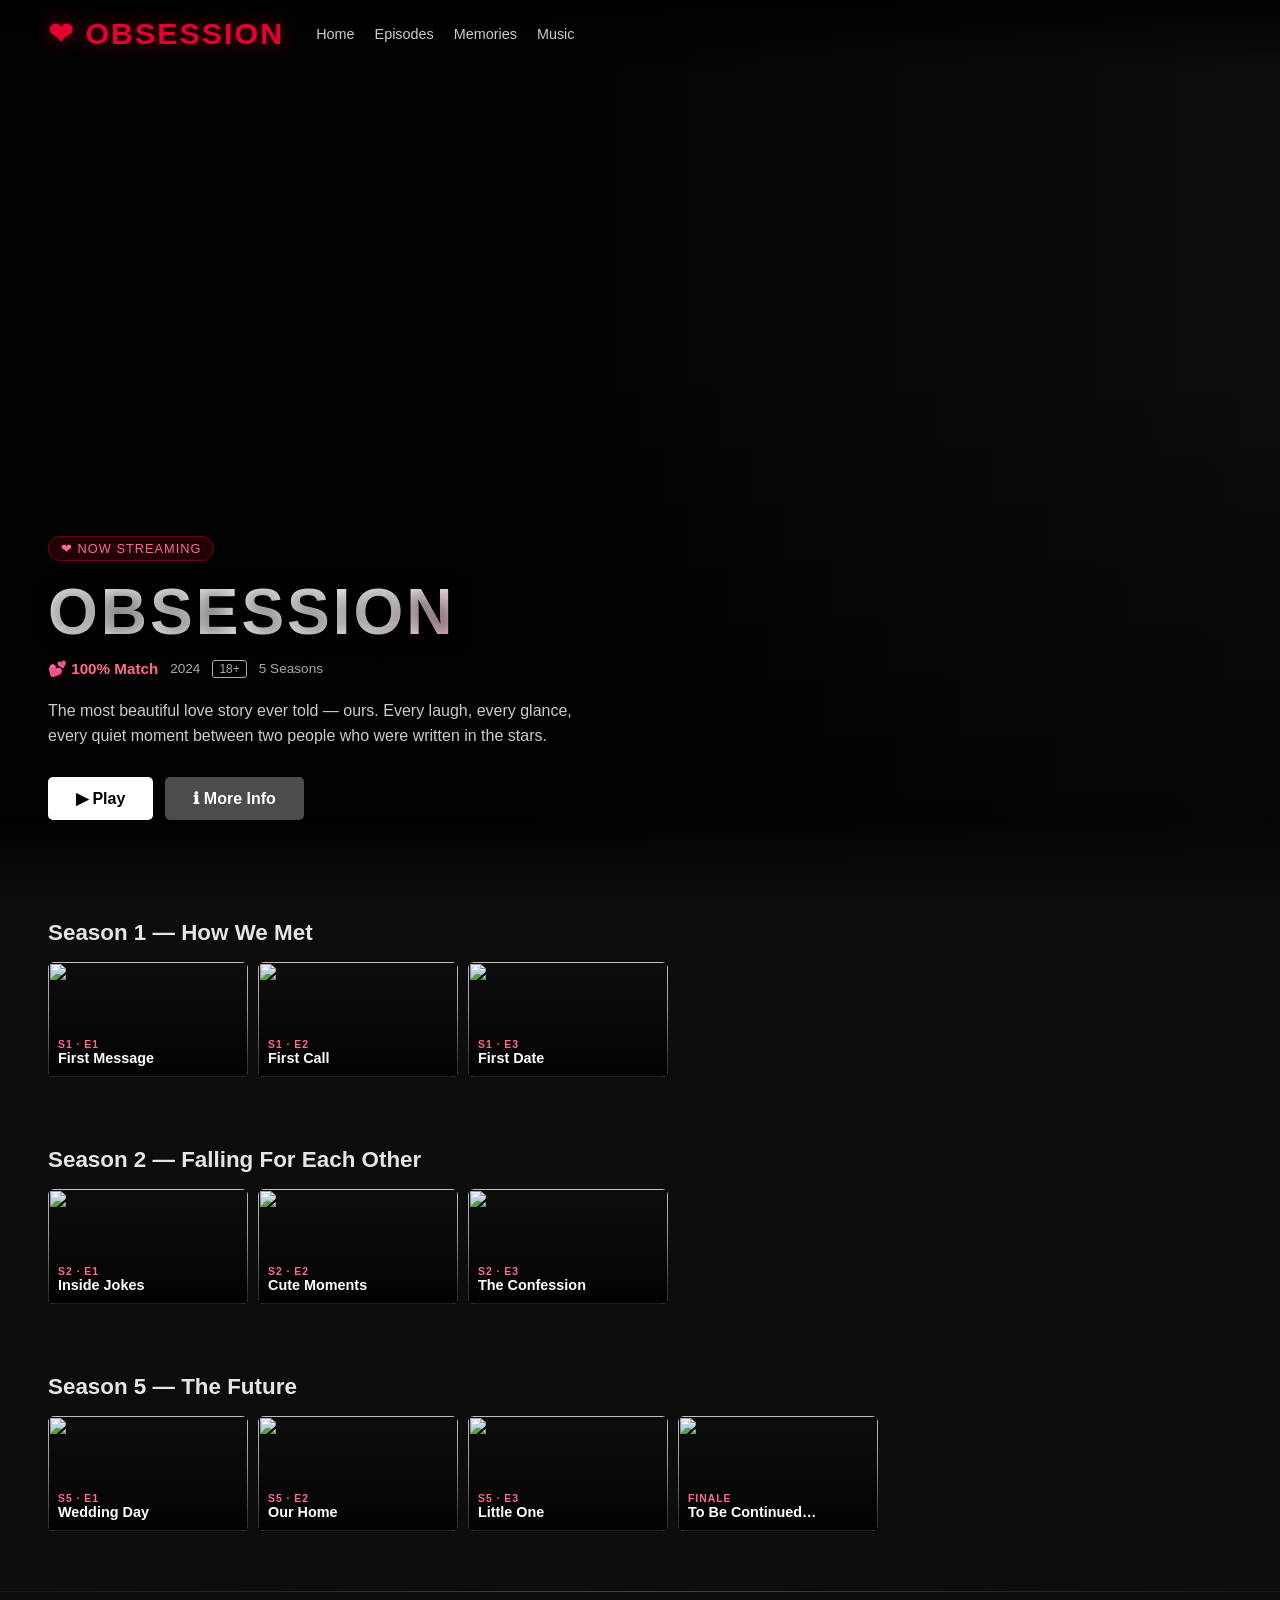
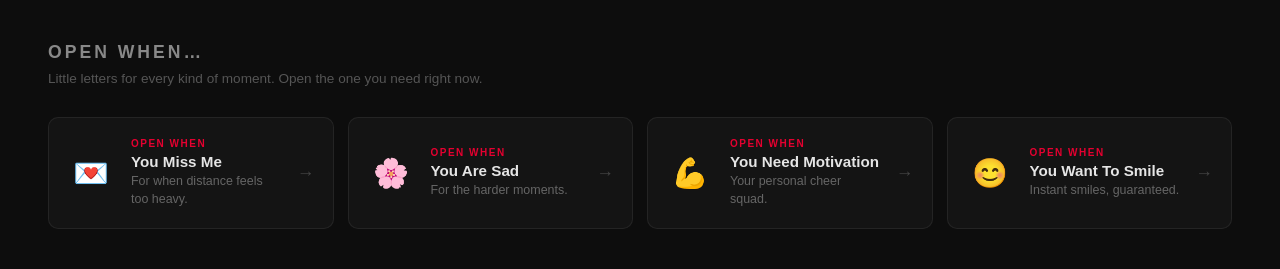
==== index.html @ 9643bedf "Add files via upload" ====
<!DOCTYPE html>
<html lang="en">
<head>
<meta charset="UTF-8">
<meta name="viewport" content="width=device-width, initial-scale=1.0">
<title>Our Story ❤️</title>
<link rel="stylesheet" href="style.css">
</head>
<body>

<!-- ── Birthday surprise overlay (modular, date-gated) ── -->
<script src="birthday.js"></script>

<!-- Floating hearts background -->
<div class="hearts-bg" id="heartsCanvas"></div>

<!-- Navbar -->
<header class="navbar">
  <div class="logo">❤ OBSESSION</div>
  <nav>
    <a href="#" onclick="window.scrollTo({top:0,behavior:'smooth'});return false;">Home</a>
    <a href="#episodes" onclick="smoothScroll('episodes');return false;">Episodes</a>
    <a href="#open-when" onclick="smoothScroll('open-when');return false;">Memories</a>
    <a href="music.html">Music</a>
  </nav>
  <div class="nav-right"></div>
</header>

<!-- Hero Banner -->
<section class="hero">
  <div class="hero-content">
    <div class="hero-badge">❤ NOW STREAMING</div>
    <h1>OBSESSION</h1>
    <div class="hero-meta">
      <span class="match">💕 100% Match</span>
      <span>2024</span>
      <span class="rating">18+</span>
      <span>5 Seasons</span>
    </div>
    <p>The most beautiful love story ever told — ours. Every laugh, every glance, every quiet moment between two people who were written in the stars.</p>
    <div class="hero-buttons">
      <button class="btn btn-play" onclick="showEpisode('Our Story Begins','Once upon a time, two hearts found each other in this big world. And nothing was ever the same again. ❤️')">▶ Play</button>
      <button class="btn btn-info" onclick="showEpisode('About Our Story','This is a limited series about the greatest love story ever told — yours and mine. Every episode is a memory, every season a chapter of us.')">ℹ More Info</button>
    </div>
  </div>
</section>
<div class="hero-fade"></div>

<!-- ═══════════════════════ EPISODES ═══════════════════════ -->
<section class="section" id="episodes">
  <h2>Season 1 — How We Met</h2>
  <div class="cards">
    <div class="card" onclick="showEpisode('First Message','This is where it all began. A single message that changed everything. You probably had no idea what you were starting. ❤️')">
      <img class="card-bg" src="https://images.unsplash.com/photo-1506748686214-e9df14d4d9d0?w=300&q=60" alt="">
      <div class="card-overlay">
        <span class="card-ep">S1 · E1</span>
        <span class="card-title">First Message</span>
      </div>
      <div class="card-hover-info">
        <button class="play-btn">▶</button>
        <p>The first hello that started everything.</p>
      </div>
    </div>
    <div class="card" onclick="showEpisode('First Call','The first long conversation that went way past midnight. Neither of you wanted to hang up.')">
      <img class="card-bg" src="https://images.unsplash.com/photo-1529156069898-49953e39b3ac?w=300&q=60" alt="">
      <div class="card-overlay">
        <span class="card-ep">S1 · E2</span>
        <span class="card-title">First Call</span>
      </div>
      <div class="card-hover-info">
        <button class="play-btn">▶</button>
        <p>Hours felt like minutes.</p>
      </div>
    </div>
    <div class="card" onclick="showEpisode('First Date','A day worth replaying forever. Every detail was perfect, even the nervous parts. 🌹')">
      <img class="card-bg" src="https://images.unsplash.com/photo-1522673607200-164d1b6ce486?w=300&q=60" alt="">
      <div class="card-overlay">
        <span class="card-ep">S1 · E3</span>
        <span class="card-title">First Date</span>
      </div>
      <div class="card-hover-info">
        <button class="play-btn">▶</button>
        <p>Butterflies and smiles all around.</p>
      </div>
    </div>
  </div>
</section>

<section class="section">
  <h2>Season 2 — Falling For Each Other</h2>
  <div class="cards">
    <div class="card" onclick="showEpisode('Inside Jokes','The jokes nobody else understands. The ones that make you both burst out laughing at the wrong moment. 😄')">
      <img class="card-bg" src="https://images.unsplash.com/photo-1474552226712-ac0f0961a954?w=300&q=60" alt="">
      <div class="card-overlay">
        <span class="card-ep">S2 · E1</span>
        <span class="card-title">Inside Jokes</span>
      </div>
      <div class="card-hover-info">
        <button class="play-btn">▶</button>
        <p>Your own private language.</p>
      </div>
    </div>
    <div class="card" onclick="showEpisode('Cute Moments','Tiny moments that felt huge. A look, a touch, a smile that said everything without a single word. 💕')">
      <img class="card-bg" src="https://images.unsplash.com/photo-1518199266791-5375a83190b7?w=300&q=60" alt="">
      <div class="card-overlay">
        <span class="card-ep">S2 · E2</span>
        <span class="card-title">Cute Moments</span>
      </div>
      <div class="card-hover-info">
        <button class="play-btn">▶</button>
        <p>Small details, big memories.</p>
      </div>
    </div>
    <div class="card" onclick="showEpisode('The Confession','The moment everything became real. Hearts racing, hands trembling, three words that changed the world. ❤️')">
      <img class="card-bg" src="https://images.unsplash.com/photo-1519671482749-fd09be7ccebf?w=300&q=60" alt="">
      <div class="card-overlay">
        <span class="card-ep">S2 · E3</span>
        <span class="card-title">The Confession</span>
      </div>
      <div class="card-hover-info">
        <button class="play-btn">▶</button>
        <p>I love you. There, I said it.</p>
      </div>
    </div>
  </div>
</section>

<section class="section">
  <h2>Season 5 — The Future</h2>
  <div class="cards">
    <div class="card" onclick="showEpisode('Wedding Day','One day this becomes real. The best day of our lives, surrounded by everyone we love. 💍')">
      <img class="card-bg" src="https://images.unsplash.com/photo-1519225421980-715cb0215aed?w=300&q=60" alt="">
      <div class="card-overlay">
        <span class="card-ep">S5 · E1</span>
        <span class="card-title">Wedding Day</span>
      </div>
      <div class="card-hover-info">
        <button class="play-btn">▶</button>
        <p>I do. Now and forever.</p>
      </div>
    </div>
    <div class="card" onclick="showEpisode('Our Home','A cozy place filled with warmth, love, and the soft glow of a life built together. 🏠')">
      <img class="card-bg" src="https://images.unsplash.com/photo-1484101403633-562f891dc89a?w=300&q=60" alt="">
      <div class="card-overlay">
        <span class="card-ep">S5 · E2</span>
        <span class="card-title">Our Home</span>
      </div>
      <div class="card-hover-info">
        <button class="play-btn">▶</button>
        <p>Where love lives.</p>
      </div>
    </div>
    <div class="card" onclick="showEpisode('Future Kid','The funniest, most chaotic, most wonderful family member yet to arrive. 👶')">
      <img class="card-bg" src="https://images.unsplash.com/photo-1491013516836-7db643ee125a?w=300&q=60" alt="">
      <div class="card-overlay">
        <span class="card-ep">S5 · E3</span>
        <span class="card-title">Little One</span>
      </div>
      <div class="card-hover-info">
        <button class="play-btn">▶</button>
        <p>The newest chapter.</p>
      </div>
    </div>
    <div class="card" onclick="showEpisode('To Be Continued...','Our story never really ends. Every day is a new episode, and I cannot wait to live them all with you. ❤️')">
      <img class="card-bg" src="https://images.unsplash.com/photo-1516589178581-6cd7833ae3b2?w=300&q=60" alt="">
      <div class="card-overlay">
        <span class="card-ep">FINALE</span>
        <span class="card-title">To Be Continued…</span>
      </div>
      <div class="card-hover-info">
        <button class="play-btn">▶</button>
        <p>The story never ends.</p>
      </div>
    </div>
  </div>
</section>

<!-- ═══════════════════════ OPEN WHEN ═══════════════════════ -->
<section class="section open-when-section" id="open-when">
  <div class="open-when-header">
    <h2>Open When…</h2>
    <p class="open-when-sub">Little letters for every kind of moment. Open the one you need right now.</p>
  </div>
  <div class="letter-grid">
    <div class="letter-card" onclick="showMessage('When You Miss Me','No matter how far apart we are, close your eyes and know that I am thinking of you. You are never truly alone. ❤️')">
      <div class="letter-icon">💌</div>
      <div class="letter-body">
        <span class="letter-tag">OPEN WHEN</span>
        <h3>You Miss Me</h3>
        <p>For when distance feels too heavy.</p>
      </div>
      <div class="letter-arrow">→</div>
    </div>
    <div class="letter-card" onclick="showMessage('When You Are Sad','You have survived every single difficult day so far. Your strength is real, your heart is brave. I believe in you completely. 🌸')">
      <div class="letter-icon">🌸</div>
      <div class="letter-body">
        <span class="letter-tag">OPEN WHEN</span>
        <h3>You Are Sad</h3>
        <p>For the harder moments.</p>
      </div>
      <div class="letter-arrow">→</div>
    </div>
    <div class="letter-card" onclick="showMessage('When You Need Motivation','You are more capable than you know. The world is better with you in it giving your everything. Go get it. 💪')">
      <div class="letter-icon">💪</div>
      <div class="letter-body">
        <span class="letter-tag">OPEN WHEN</span>
        <h3>You Need Motivation</h3>
        <p>Your personal cheer squad.</p>
      </div>
      <div class="letter-arrow">→</div>
    </div>
    <div class="letter-card" onclick="showMessage('When You Want To Smile','Remember that one thing you did that was so embarrassing you still cringe? Yeah. I love that about you. 😂❤️')">
      <div class="letter-icon">😊</div>
      <div class="letter-body">
        <span class="letter-tag">OPEN WHEN</span>
        <h3>You Want To Smile</h3>
        <p>Instant smiles, guaranteed.</p>
      </div>
      <div class="letter-arrow">→</div>
    </div>
  </div>
</section>

<!-- Modal -->
<div id="modal" class="modal" onclick="closeModalOutside(event)">
  <div class="modal-content">
    <div class="modal-header">
      <div class="episode-tag">❤ OUR STORY</div>
      <button class="close" onclick="closeModal()">✕</button>
      <h2 id="title"></h2>
    </div>
    <div class="modal-body">
      <p id="content"></p>
    </div>
    <div class="modal-footer">
      <button class="btn-sm btn-watch" onclick="closeModal()">▶ Watch Now</button>
      <button class="btn-sm btn-list" onclick="closeModal()">+ My List</button>
    </div>
  </div>
</div>

<script src="script.js"></script>
</body>
</html>
---- style.css ----
* { margin: 0; padding: 0; box-sizing: border-box; }

html {
  scroll-padding-top: 80px; /* offset fixed navbar for all anchor scrolls */
}

body {
  font-family: 'Segoe UI', Arial, sans-serif;
  background: #0d0d0d;
  color: #e5e5e5;
  overflow-x: hidden;
}

/* ── Navbar ── */
.navbar {
  position: fixed;
  top: 0; left: 0; right: 0;
  z-index: 999;
  display: flex;
  align-items: center;
  padding: 16px 48px;
  background: linear-gradient(to bottom, rgba(0,0,0,.9), transparent);
  gap: 32px;
}
.navbar .logo {
  font-size: 1.9rem;
  font-weight: 900;
  letter-spacing: 2px;
  color: #e50030;
  text-shadow: 0 0 20px rgba(229,0,48,.5);
}
.navbar nav a {
  color: #ccc;
  text-decoration: none;
  font-size: .9rem;
  transition: color .2s;
}
.navbar nav a:hover { color: #fff; }
.navbar nav { display: flex; gap: 20px; }
.navbar .nav-right { margin-left: auto; display: flex; align-items: center; gap: 16px; font-size: 1.2rem; cursor: pointer; }

/* ── Hero ── */
.hero {
  height: 100vh;
  background: linear-gradient(to right, rgba(0,0,0,.85) 40%, transparent 100%),
              linear-gradient(to top, rgba(0,0,0,.6) 10%, transparent 60%),
              url('https://images.unsplash.com/photo-1516589178581-6cd7833ae3b2?q=80&w=1600') center/cover no-repeat;
  display: flex;
  align-items: flex-end;
  padding: 0 48px 80px;
}
.hero-content { max-width: 550px; }
.hero-badge {
  display: inline-flex;
  align-items: center;
  gap: 6px;
  background: rgba(229,0,48,.15);
  border: 1px solid rgba(229,0,48,.4);
  color: #ff6b8a;
  padding: 4px 12px;
  border-radius: 20px;
  font-size: .8rem;
  letter-spacing: 1px;
  margin-bottom: 16px;
}
.hero h1 {
  font-size: 4rem;
  font-weight: 900;
  line-height: 1.1;
  letter-spacing: 3px;
  text-shadow: 2px 2px 20px rgba(0,0,0,.8);
  background: linear-gradient(135deg, #fff 60%, #ff6b8a);
  -webkit-background-clip: text;
  -webkit-text-fill-color: transparent;
  background-clip: text;
}
.hero-meta {
  display: flex;
  align-items: center;
  gap: 12px;
  margin: 12px 0 20px;
  font-size: .85rem;
  color: #aaa;
}
.hero-meta .match { color: #ff6b8a; font-weight: 700; font-size: .95rem; }
.hero-meta .rating {
  border: 1px solid #aaa;
  padding: 1px 6px;
  border-radius: 3px;
  font-size: .75rem;
}
.hero p { font-size: 1rem; color: #ccc; line-height: 1.6; margin-bottom: 28px; }
.hero-buttons { display: flex; gap: 12px; }
.btn {
  display: inline-flex;
  align-items: center;
  gap: 8px;
  padding: 12px 28px;
  border: none;
  border-radius: 5px;
  font-size: 1rem;
  font-weight: 700;
  cursor: pointer;
  transition: all .2s;
}
.btn-play {
  background: #fff;
  color: #000;
}
.btn-play:hover { background: rgba(255,255,255,.8); }
.btn-info {
  background: rgba(109,109,110,.7);
  color: #fff;
}
.btn-info:hover { background: rgba(109,109,110,.5); }

/* ── Row fade at bottom of hero ── */
.hero-fade {
  height: 80px;
  background: linear-gradient(to bottom, transparent, #0d0d0d);
  margin-top: -80px;
  position: relative;
  z-index: 1;
}

/* ── Sections ── */
.section { padding: 20px 48px 40px; }
.section h2 {
  font-size: 1.4rem;
  font-weight: 700;
  margin-bottom: 16px;
  color: #e5e5e5;
  display: flex;
  align-items: center;
  gap: 10px;
}

/* ── Cards ── */
.cards {
  display: flex;
  gap: 10px;
  overflow-x: auto;
  padding-bottom: 10px;
  scrollbar-width: none;
}
.cards::-webkit-scrollbar { display: none; }

.card {
  min-width: 200px;
  height: 115px;
  border-radius: 6px;
  cursor: pointer;
  position: relative;
  overflow: hidden;
  transition: transform .3s, box-shadow .3s;
  flex-shrink: 0;
}
.card:hover {
  transform: scale(1.1);
  z-index: 10;
  box-shadow: 0 0 30px rgba(229,0,48,.4), 0 8px 30px rgba(0,0,0,.8);
}
.card-bg {
  width: 100%; height: 100%;
  object-fit: cover;
  display: block;
}
.card-overlay {
  position: absolute;
  inset: 0;
  background: linear-gradient(to top, rgba(0,0,0,.85) 0%, rgba(0,0,0,.2) 60%, transparent 100%);
  display: flex;
  flex-direction: column;
  justify-content: flex-end;
  padding: 10px;
}
.card-ep {
  font-size: .65rem;
  color: #ff6b8a;
  text-transform: uppercase;
  letter-spacing: 1px;
  font-weight: 700;
}
.card-title {
  font-size: .9rem;
  font-weight: 700;
  color: #fff;
  line-height: 1.2;
}

/* hover info panel */
.card-hover-info {
  position: absolute;
  bottom: 0; left: 0; right: 0;
  background: #1a1a1a;
  padding: 12px;
  transform: translateY(100%);
  transition: transform .3s;
  border-top: 2px solid #e50030;
}
.card:hover .card-hover-info { transform: translateY(0); }
.card-hover-info .play-btn {
  width: 30px; height: 30px;
  border-radius: 50%;
  background: #fff;
  color: #000;
  border: none;
  cursor: pointer;
  font-size: .9rem;
  display: inline-flex;
  align-items: center;
  justify-content: center;
  margin-bottom: 6px;
}
.card-hover-info p { font-size: .72rem; color: #ccc; line-height: 1.4; }

/* ── Slot Machine ── */
.slot-box {
  background: linear-gradient(135deg, #1a0a0f, #1e0e15);
  border: 1px solid rgba(229,0,48,.3);
  border-radius: 12px;
  padding: 40px;
  text-align: center;
  max-width: 500px;
  margin: 0 auto;
  box-shadow: 0 0 40px rgba(229,0,48,.1);
}
.slot-hearts { font-size: 1.5rem; margin-bottom: 16px; letter-spacing: 8px; }
#slot-result {
  font-size: 1.4rem;
  font-weight: 700;
  margin: 20px 0;
  color: #ff6b8a;
  min-height: 40px;
  text-shadow: 0 0 20px rgba(255,107,138,.5);
}
.spin-btn {
  background: linear-gradient(135deg, #e50030, #ff6b8a);
  color: #fff;
  border: none;
  padding: 14px 40px;
  border-radius: 30px;
  font-size: 1rem;
  font-weight: 700;
  cursor: pointer;
  letter-spacing: 1px;
  transition: all .2s;
  box-shadow: 0 4px 20px rgba(229,0,48,.4);
}
.spin-btn:hover {
  transform: scale(1.05);
  box-shadow: 0 6px 30px rgba(229,0,48,.6);
}

/* ── Modal ── */
.modal {
  display: none;
  position: fixed;
  inset: 0;
  background: rgba(0,0,0,.85);
  backdrop-filter: blur(6px);
  z-index: 1000;
  align-items: center;
  justify-content: center;
}
.modal.active { display: flex; }
.modal-content {
  background: linear-gradient(135deg, #1a0a0f 0%, #1e1e1e 100%);
  width: 90%;
  max-width: 520px;
  border-radius: 12px;
  border: 1px solid rgba(229,0,48,.3);
  overflow: hidden;
  animation: popIn .3s ease;
  box-shadow: 0 0 60px rgba(229,0,48,.25);
}
@keyframes popIn {
  from { transform: scale(.85); opacity: 0; }
  to   { transform: scale(1);   opacity: 1; }
}
.modal-header {
  background: linear-gradient(135deg, rgba(229,0,48,.25), rgba(229,0,48,.05));
  padding: 28px 28px 20px;
  border-bottom: 1px solid rgba(229,0,48,.2);
  position: relative;
}
.modal-header .episode-tag {
  font-size: .72rem;
  color: #ff6b8a;
  text-transform: uppercase;
  letter-spacing: 2px;
  font-weight: 700;
  margin-bottom: 6px;
}
.modal-header h2 {
  font-size: 1.7rem;
  font-weight: 900;
  color: #fff;
}
.close {
  position: absolute;
  top: 16px; right: 20px;
  font-size: 1.6rem;
  cursor: pointer;
  color: #aaa;
  transition: color .2s;
  background: none;
  border: none;
  line-height: 1;
}
.close:hover { color: #fff; }
.modal-body {
  padding: 28px;
}
.modal-body p {
  font-size: 1rem;
  color: #ccc;
  line-height: 1.8;
}
.modal-footer {
  padding: 0 28px 24px;
  display: flex;
  gap: 10px;
}
.modal-footer .btn-sm {
  padding: 8px 20px;
  border-radius: 4px;
  border: none;
  font-size: .85rem;
  font-weight: 700;
  cursor: pointer;
}
.btn-watch { background: #e50030; color: #fff; }
.btn-watch:hover { background: #b0001f; }
.btn-list { background: rgba(255,255,255,.1); color: #fff; border: 1px solid rgba(255,255,255,.3) !important; }
.btn-list:hover { background: rgba(255,255,255,.2); }

/* ── Floating hearts ── */
.hearts-bg {
  position: fixed;
  inset: 0;
  pointer-events: none;
  z-index: 0;
  overflow: hidden;
}
.heart-float {
  position: absolute;
  bottom: -60px;
  font-size: 1rem;
  opacity: 0;
  animation: floatUp linear infinite;
  color: rgba(229,0,48,.35);
}
@keyframes floatUp {
  0%   { transform: translateY(0) rotate(0deg); opacity: 0; }
  10%  { opacity: 1; }
  90%  { opacity: .3; }
  100% { transform: translateY(-110vh) rotate(360deg); opacity: 0; }
}

/* ── Scrollbar ── */
::-webkit-scrollbar { width: 6px; }
::-webkit-scrollbar-track { background: #111; }
::-webkit-scrollbar-thumb { background: #e50030; border-radius: 3px; }

/* ── Responsive ── */
@media (max-width: 600px) {
  .hero h1 { font-size: 2.5rem; }
  .section { padding: 16px 20px 32px; }
  .navbar { padding: 14px 20px; }
  .hero { padding: 0 20px 60px; }
  .card { min-width: 150px; height: 90px; }
}

/* ── Our Music Space ── */
.music-shell-inline {
  max-width: 860px;
  margin: 0 auto;
}

.ms-panel {
  margin-bottom: 16px;
  padding: 24px;
  background: linear-gradient(135deg, #1a0a0f, #1e1218);
  border: 1px solid rgba(229,0,48,.25);
  border-radius: 18px;
  box-shadow: 0 12px 40px rgba(229,0,48,.08);
}

.ms-add-song {
  composes: ms-panel;
}

.ms-eyebrow {
  margin: 0 0 6px;
  font-size: 11px;
  letter-spacing: .18em;
  font-weight: 800;
  color: #ff6b8a;
}

.music-shell-inline h3 {
  margin: 6px 0 14px;
  font-size: 1.5rem;
  font-weight: 800;
  color: #fff;
}

.music-shell-inline h4 {
  margin: 4px 0 10px;
  font-size: 1.1rem;
  font-weight: 700;
  color: #fff;
}

.ms-muted {
  color: #998898;
  line-height: 1.6;
  font-size: .9rem;
  margin-bottom: 8px;
}

.ms-label {
  display: block;
  margin: 14px 0 6px;
  font-weight: 700;
  font-size: 13px;
  color: #ccc;
}

.ms-input {
  width: 100%;
  min-height: 44px;
  background: rgba(255,255,255,.06);
  border: 1px solid rgba(229,0,48,.25);
  border-radius: 10px;
  padding: 10px 13px;
  color: #fff;
  font: inherit;
  font-size: .9rem;
  outline: none;
  box-sizing: border-box;
}

.ms-input::placeholder { color: #665566; }

.ms-input:focus {
  border-color: #e50030;
  box-shadow: 0 0 0 3px rgba(229,0,48,.15);
}

.ms-btn-row {
  display: flex;
  gap: 10px;
  flex-wrap: wrap;
  margin-top: 16px;
}

.ms-btn-primary,
.ms-btn-secondary,
.ms-icon-btn,
.ms-play-btn {
  min-height: 42px;
  border-radius: 10px;
  border: 0;
  padding: 9px 18px;
  font-weight: 700;
  cursor: pointer;
  font-size: .9rem;
  transition: all .2s;
}

.ms-btn-primary {
  background: #e50030;
  color: #fff;
}
.ms-btn-primary:hover { background: #b0001f; }

.ms-btn-secondary {
  background: rgba(255,255,255,.07);
  color: #e5e5e5;
  border: 1px solid rgba(255,255,255,.15) !important;
}
.ms-btn-secondary:hover { background: rgba(255,255,255,.13); }

.ms-full { width: 100%; margin-top: 8px; }

.ms-room-header {
  display: flex;
  justify-content: space-between;
  align-items: flex-start;
  gap: 20px;
  margin-bottom: 14px;
}

.ms-code-box {
  min-width: 100px;
  padding: 10px 14px;
  text-align: center;
  background: rgba(229,0,48,.1);
  border: 1px solid rgba(229,0,48,.3);
  border-radius: 12px;
}
.ms-code-box span {
  display: block;
  font-size: 10px;
  letter-spacing: .15em;
  color: #ff6b8a;
  font-weight: 700;
}
.ms-code-box strong {
  font-size: 18px;
  letter-spacing: .12em;
  color: #fff;
}

.ms-status-bar {
  display: flex;
  gap: 8px;
  flex-wrap: wrap;
  margin-bottom: 16px;
}
.ms-status-bar span {
  padding: 6px 12px;
  background: rgba(255,255,255,.05);
  border: 1px solid rgba(255,255,255,.1);
  border-radius: 999px;
  font-size: 12px;
  color: #ccc;
}

.ms-player-card {
  margin-bottom: 14px;
  border-radius: 14px;
  overflow: hidden;
  background: #0d0d0d;
  border: 1px solid rgba(229,0,48,.15);
}

#ms-player {
  width: 100%;
  aspect-ratio: 16 / 9;
  background: #111;
}
#ms-player iframe {
  width: 100% !important;
  height: 100% !important;
}

.ms-controls-card {
  margin-bottom: 14px;
  padding: 20px;
  background: linear-gradient(135deg, #1a0a0f, #1e1218);
  border: 1px solid rgba(229,0,48,.2);
  border-radius: 16px;
  text-align: center;
}

.ms-now-playing span {
  font-size: 10px;
  letter-spacing: .16em;
  color: #ff6b8a;
  font-weight: 800;
}

.ms-control-buttons {
  display: flex;
  justify-content: center;
  align-items: center;
  gap: 10px;
  margin: 18px 0;
}

.ms-icon-btn {
  width: 46px;
  height: 46px;
  padding: 0;
  border-radius: 10px;
  background: rgba(255,255,255,.07);
  color: #e5e5e5;
  border: 1px solid rgba(255,255,255,.12) !important;
  font-size: 1rem;
}
.ms-icon-btn:hover { background: rgba(255,255,255,.15); }

.ms-play-btn {
  width: 58px;
  height: 58px;
  padding: 0;
  border-radius: 50%;
  background: #e50030;
  color: #fff;
  font-size: 1.2rem;
  box-shadow: 0 4px 20px rgba(229,0,48,.4);
}
.ms-play-btn:hover { background: #b0001f; transform: scale(1.08); }

.ms-section-heading {
  display: flex;
  align-items: center;
  justify-content: space-between;
  gap: 12px;
  margin-bottom: 6px;
}

.ms-queue-list { margin-top: 12px; }
.ms-queue-item {
  display: flex;
  justify-content: space-between;
  align-items: center;
  gap: 10px;
  margin-top: 8px;
  padding: 10px 14px;
  border-radius: 10px;
  background: rgba(255,255,255,.05);
  border: 1px solid rgba(255,255,255,.08);
}
.ms-queue-item strong { color: #e5e5e5; font-size: .9rem; }
.ms-queue-item small { color: #776677; }

.ms-error {
  min-height: 18px;
  color: #ff4466;
  font-size: .85rem;
  margin-top: 8px;
}

.ms-leave-btn {
  display: block;
  margin: 10px auto 0;
  background: transparent;
  border: 0;
  color: #665566;
  cursor: pointer;
  font-size: .9rem;
  transition: color .2s;
}
.ms-leave-btn:hover { color: #ccc; }

.ms-hidden { display: none !important; }

@media (max-width: 600px) {
  .ms-room-header,
  .ms-section-heading { flex-direction: column; }
  .ms-code-box { width: 100%; }
  .ms-panel { padding: 16px; }
  .ms-controls-card { padding: 16px; }
}

/* ── Open When Section ── */
.open-when-section {
  position: relative;
  margin-top: 10px;
  padding-top: 50px;
  border-top: 1px solid rgba(255,255,255,.06);
}
.open-when-section::before {
  content: '';
  position: absolute;
  top: -1px; left: 48px; right: 48px;
  height: 1px;
  background: linear-gradient(to right, transparent, rgba(255,255,255,.18), transparent);
}
.open-when-header {
  margin-bottom: 28px;
}
.open-when-label {
  display: none; /* removed */
}
.open-when-header h2 {
  font-size: 1.1rem;
  font-weight: 700;
  color: #888;
  letter-spacing: 3px;
  text-transform: uppercase;
  margin-bottom: 6px;
}
.open-when-sub {
  color: #555;
  font-size: .85rem;
  line-height: 1.5;
}

/* ── Letter card grid ── */
.letter-grid {
  display: grid;
  grid-template-columns: repeat(auto-fill, minmax(260px, 1fr));
  gap: 14px;
}
.letter-card {
  display: flex;
  align-items: center;
  gap: 16px;
  padding: 20px 18px;
  background: rgba(255,255,255,.03);
  border: 1px solid rgba(255,255,255,.07);
  border-radius: 10px;
  cursor: pointer;
  transition: background .2s, border-color .2s, transform .2s;
}
.letter-card:hover {
  background: rgba(229,0,48,.07);
  border-color: rgba(229,0,48,.3);
  transform: translateY(-2px);
}
.letter-icon {
  font-size: 1.8rem;
  flex-shrink: 0;
  width: 48px;
  text-align: center;
}
.letter-body {
  flex: 1;
  min-width: 0;
}
.letter-tag {
  display: block;
  font-size: 10px;
  letter-spacing: .15em;
  color: #e50030;
  font-weight: 700;
  margin-bottom: 4px;
}
.letter-body h3 {
  font-size: .95rem;
  font-weight: 700;
  color: #e5e5e5;
  margin-bottom: 3px;
  white-space: nowrap;
  overflow: hidden;
  text-overflow: ellipsis;
}
.letter-body p {
  font-size: .78rem;
  color: #666;
  line-height: 1.4;
}
.letter-arrow {
  color: #444;
  font-size: 1.1rem;
  flex-shrink: 0;
  transition: color .2s, transform .2s;
}
.letter-card:hover .letter-arrow {
  color: #e50030;
  transform: translateX(3px);
}

@media (max-width: 600px) {
  .open-when-section::before { left: 20px; right: 20px; }
  .letter-grid { grid-template-columns: 1fr; }
}
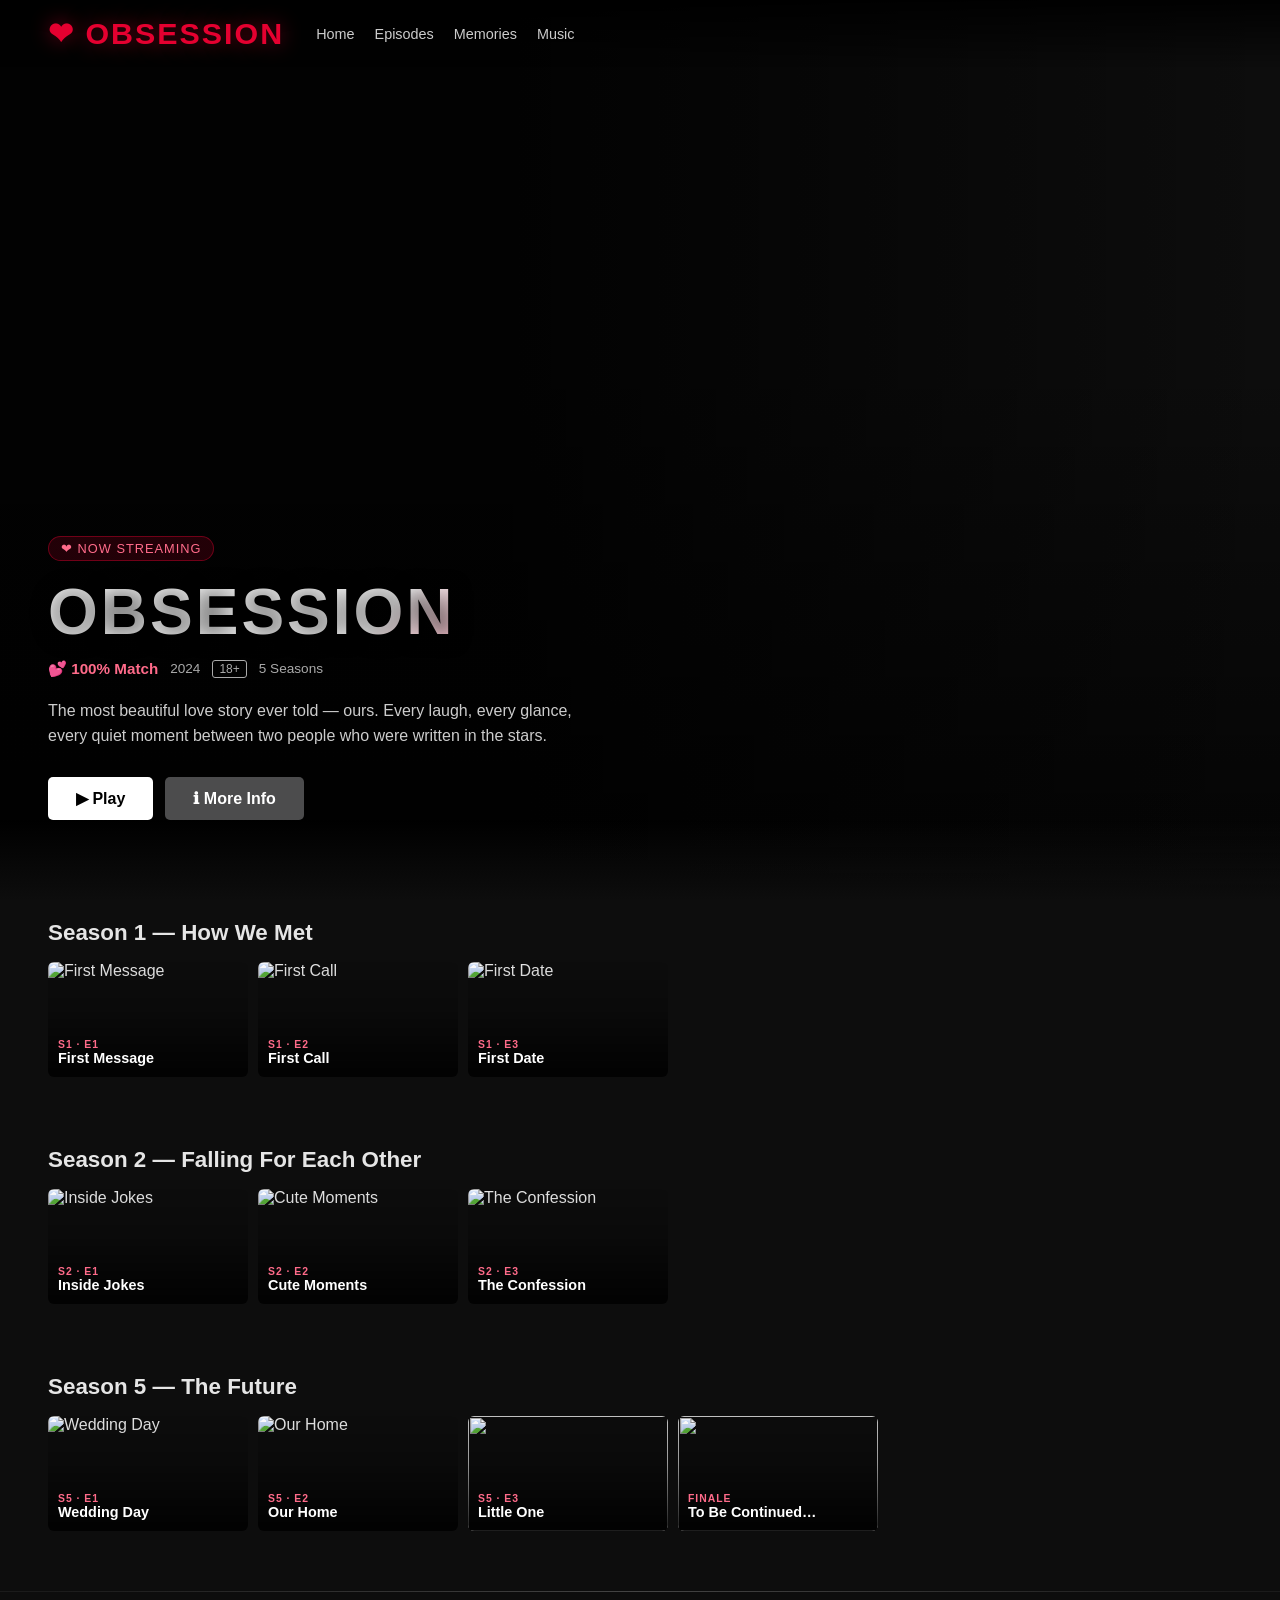
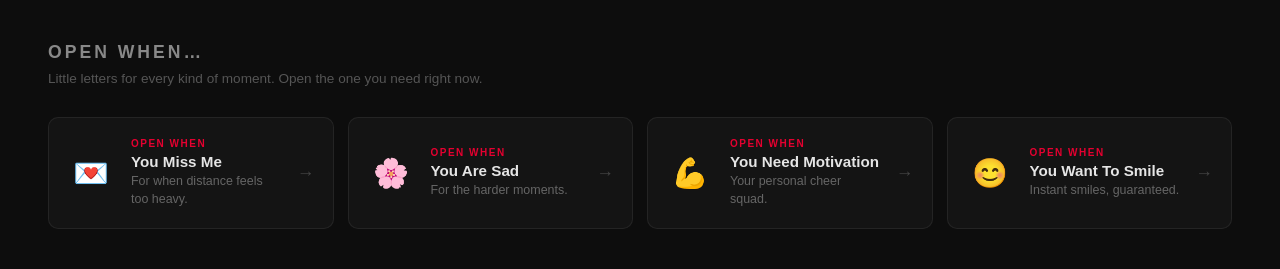
==== commit 6e2b74b5: "additionals" ====
--- a/index.html
+++ b/index.html
@@ -17,13 +17,16 @@
 <!-- Navbar -->
 <header class="navbar">
   <div class="logo">❤ OBSESSION</div>
-  <nav>
-    <a href="#" onclick="window.scrollTo({top:0,behavior:'smooth'});return false;">Home</a>
-    <a href="#episodes" onclick="smoothScroll('episodes');return false;">Episodes</a>
-    <a href="#open-when" onclick="smoothScroll('open-when');return false;">Memories</a>
+  <nav id="main-nav">
+    <a href="#" onclick="window.scrollTo({top:0,behavior:'smooth'});closeNav();return false;">Home</a>
+    <a href="#episodes" onclick="smoothScroll('episodes');closeNav();return false;">Episodes</a>
+    <a href="#open-when" onclick="smoothScroll('open-when');closeNav();return false;">Memories</a>
     <a href="music.html">Music</a>
   </nav>
   <div class="nav-right"></div>
+  <button class="nav-hamburger" id="nav-hamburger" aria-label="Toggle menu" aria-expanded="false">
+    <span></span><span></span><span></span>
+  </button>
 </header>
 
 <!-- Hero Banner -->
@@ -51,7 +54,7 @@
   <h2>Season 1 — How We Met</h2>
   <div class="cards">
     <div class="card" onclick="showEpisode('First Message','This is where it all began. A single message that changed everything. You probably had no idea what you were starting. ❤️')">
-      <img class="card-bg" src="https://images.unsplash.com/photo-1506748686214-e9df14d4d9d0?w=300&q=60" alt="">
+      <img class="card-bg" src="media/photos/s1e1.jpg" alt="First Message">
       <div class="card-overlay">
         <span class="card-ep">S1 · E1</span>
         <span class="card-title">First Message</span>
@@ -62,7 +65,7 @@
       </div>
     </div>
     <div class="card" onclick="showEpisode('First Call','The first long conversation that went way past midnight. Neither of you wanted to hang up.')">
-      <img class="card-bg" src="https://images.unsplash.com/photo-1529156069898-49953e39b3ac?w=300&q=60" alt="">
+      <img class="card-bg" src="media/photos/s1e2.jpg" alt="First Call">
       <div class="card-overlay">
         <span class="card-ep">S1 · E2</span>
         <span class="card-title">First Call</span>
@@ -73,7 +76,7 @@
       </div>
     </div>
     <div class="card" onclick="showEpisode('First Date','A day worth replaying forever. Every detail was perfect, even the nervous parts. 🌹')">
-      <img class="card-bg" src="https://images.unsplash.com/photo-1522673607200-164d1b6ce486?w=300&q=60" alt="">
+      <img class="card-bg" src="media/photos/s1e3.jpg" alt="First Date">
       <div class="card-overlay">
         <span class="card-ep">S1 · E3</span>
         <span class="card-title">First Date</span>
@@ -90,7 +93,7 @@
   <h2>Season 2 — Falling For Each Other</h2>
   <div class="cards">
     <div class="card" onclick="showEpisode('Inside Jokes','The jokes nobody else understands. The ones that make you both burst out laughing at the wrong moment. 😄')">
-      <img class="card-bg" src="https://images.unsplash.com/photo-1474552226712-ac0f0961a954?w=300&q=60" alt="">
+      <img class="card-bg" src="media/photos/s2e1.jpg" alt="Inside Jokes">
       <div class="card-overlay">
         <span class="card-ep">S2 · E1</span>
         <span class="card-title">Inside Jokes</span>
@@ -101,7 +104,7 @@
       </div>
     </div>
     <div class="card" onclick="showEpisode('Cute Moments','Tiny moments that felt huge. A look, a touch, a smile that said everything without a single word. 💕')">
-      <img class="card-bg" src="https://images.unsplash.com/photo-1518199266791-5375a83190b7?w=300&q=60" alt="">
+      <img class="card-bg" src="media/photos/s2e2.jpg" alt="Cute Moments">
       <div class="card-overlay">
         <span class="card-ep">S2 · E2</span>
         <span class="card-title">Cute Moments</span>
@@ -112,7 +115,7 @@
       </div>
     </div>
     <div class="card" onclick="showEpisode('The Confession','The moment everything became real. Hearts racing, hands trembling, three words that changed the world. ❤️')">
-      <img class="card-bg" src="https://images.unsplash.com/photo-1519671482749-fd09be7ccebf?w=300&q=60" alt="">
+      <img class="card-bg" src="media/photos/s2e3.jpg" alt="The Confession">
       <div class="card-overlay">
         <span class="card-ep">S2 · E3</span>
         <span class="card-title">The Confession</span>
@@ -129,7 +132,7 @@
   <h2>Season 5 — The Future</h2>
   <div class="cards">
     <div class="card" onclick="showEpisode('Wedding Day','One day this becomes real. The best day of our lives, surrounded by everyone we love. 💍')">
-      <img class="card-bg" src="https://images.unsplash.com/photo-1519225421980-715cb0215aed?w=300&q=60" alt="">
+      <img class="card-bg" src="media/photos/s5e1.jpg" alt="Wedding Day">
       <div class="card-overlay">
         <span class="card-ep">S5 · E1</span>
         <span class="card-title">Wedding Day</span>
@@ -140,7 +143,7 @@
       </div>
     </div>
     <div class="card" onclick="showEpisode('Our Home','A cozy place filled with warmth, love, and the soft glow of a life built together. 🏠')">
-      <img class="card-bg" src="https://images.unsplash.com/photo-1484101403633-562f891dc89a?w=300&q=60" alt="">
+      <img class="card-bg" src="media/photos/s5e2.jpg" alt="Our Home">
       <div class="card-overlay">
         <span class="card-ep">S5 · E2</span>
         <span class="card-title">Our Home</span>
@@ -240,5 +243,24 @@
 </div>
 
 <script src="script.js"></script>
+<script>
+  // ── Hamburger menu ──
+  const hamburger = document.getElementById('nav-hamburger');
+  const mainNav   = document.getElementById('main-nav');
+  function closeNav() {
+    hamburger.classList.remove('open');
+    mainNav.classList.remove('open');
+    hamburger.setAttribute('aria-expanded', 'false');
+  }
+  hamburger.addEventListener('click', () => {
+    const isOpen = mainNav.classList.toggle('open');
+    hamburger.classList.toggle('open', isOpen);
+    hamburger.setAttribute('aria-expanded', String(isOpen));
+  });
+  // close on outside tap
+  document.addEventListener('click', e => {
+    if (!e.target.closest('.navbar')) closeNav();
+  });
+</script>
 </body>
 </html>
--- a/style.css
+++ b/style.css
@@ -44,7 +44,7 @@
   height: 100vh;
   background: linear-gradient(to right, rgba(0,0,0,.85) 40%, transparent 100%),
               linear-gradient(to top, rgba(0,0,0,.6) 10%, transparent 60%),
-              url('https://images.unsplash.com/photo-1516589178581-6cd7833ae3b2?q=80&w=1600') center/cover no-repeat;
+              url('media/photos/hero.jpg') center/cover no-repeat;
   display: flex;
   align-items: flex-end;
   padding: 0 48px 80px;
@@ -363,11 +363,64 @@
 ::-webkit-scrollbar-track { background: #111; }
 ::-webkit-scrollbar-thumb { background: #e50030; border-radius: 3px; }
 
-/* ── Responsive ── */
+/* ── Hamburger button (hidden on desktop) ── */
+.nav-hamburger {
+  display: none;
+  flex-direction: column;
+  justify-content: center;
+  gap: 5px;
+  width: 36px;
+  height: 36px;
+  cursor: pointer;
+  background: none;
+  border: none;
+  padding: 4px;
+  margin-left: auto;
+  z-index: 1001;
+}
+.nav-hamburger span {
+  display: block;
+  width: 22px;
+  height: 2px;
+  background: #e5e5e5;
+  border-radius: 2px;
+  transition: all .3s;
+}
+/* animated X when open */
+.nav-hamburger.open span:nth-child(1) { transform: translateY(7px) rotate(45deg); }
+.nav-hamburger.open span:nth-child(2) { opacity: 0; }
+.nav-hamburger.open span:nth-child(3) { transform: translateY(-7px) rotate(-45deg); }
+
+/* ── Mobile nav drawer ── */
 @media (max-width: 600px) {
+  .navbar {
+    padding: 14px 20px;
+    flex-wrap: wrap;
+    background: rgba(0,0,0,.97);
+  }
+  .navbar .logo { flex: 1; }
+  .nav-hamburger { display: flex; }
+  .navbar nav {
+    display: none;
+    flex-direction: column;
+    width: 100%;
+    gap: 0;
+    padding: 8px 0 12px;
+    border-top: 1px solid rgba(255,255,255,.08);
+    margin-top: 8px;
+  }
+  .navbar nav.open { display: flex; }
+  .navbar nav a {
+    padding: 12px 4px;
+    font-size: 1rem;
+    border-bottom: 1px solid rgba(255,255,255,.05);
+  }
+  .navbar nav a:last-child { border-bottom: none; }
+  .navbar .nav-right { display: none; }
+
+  /* rest of responsive */
   .hero h1 { font-size: 2.5rem; }
   .section { padding: 16px 20px 32px; }
-  .navbar { padding: 14px 20px; }
   .hero { padding: 0 20px 60px; }
   .card { min-width: 150px; height: 90px; }
 }
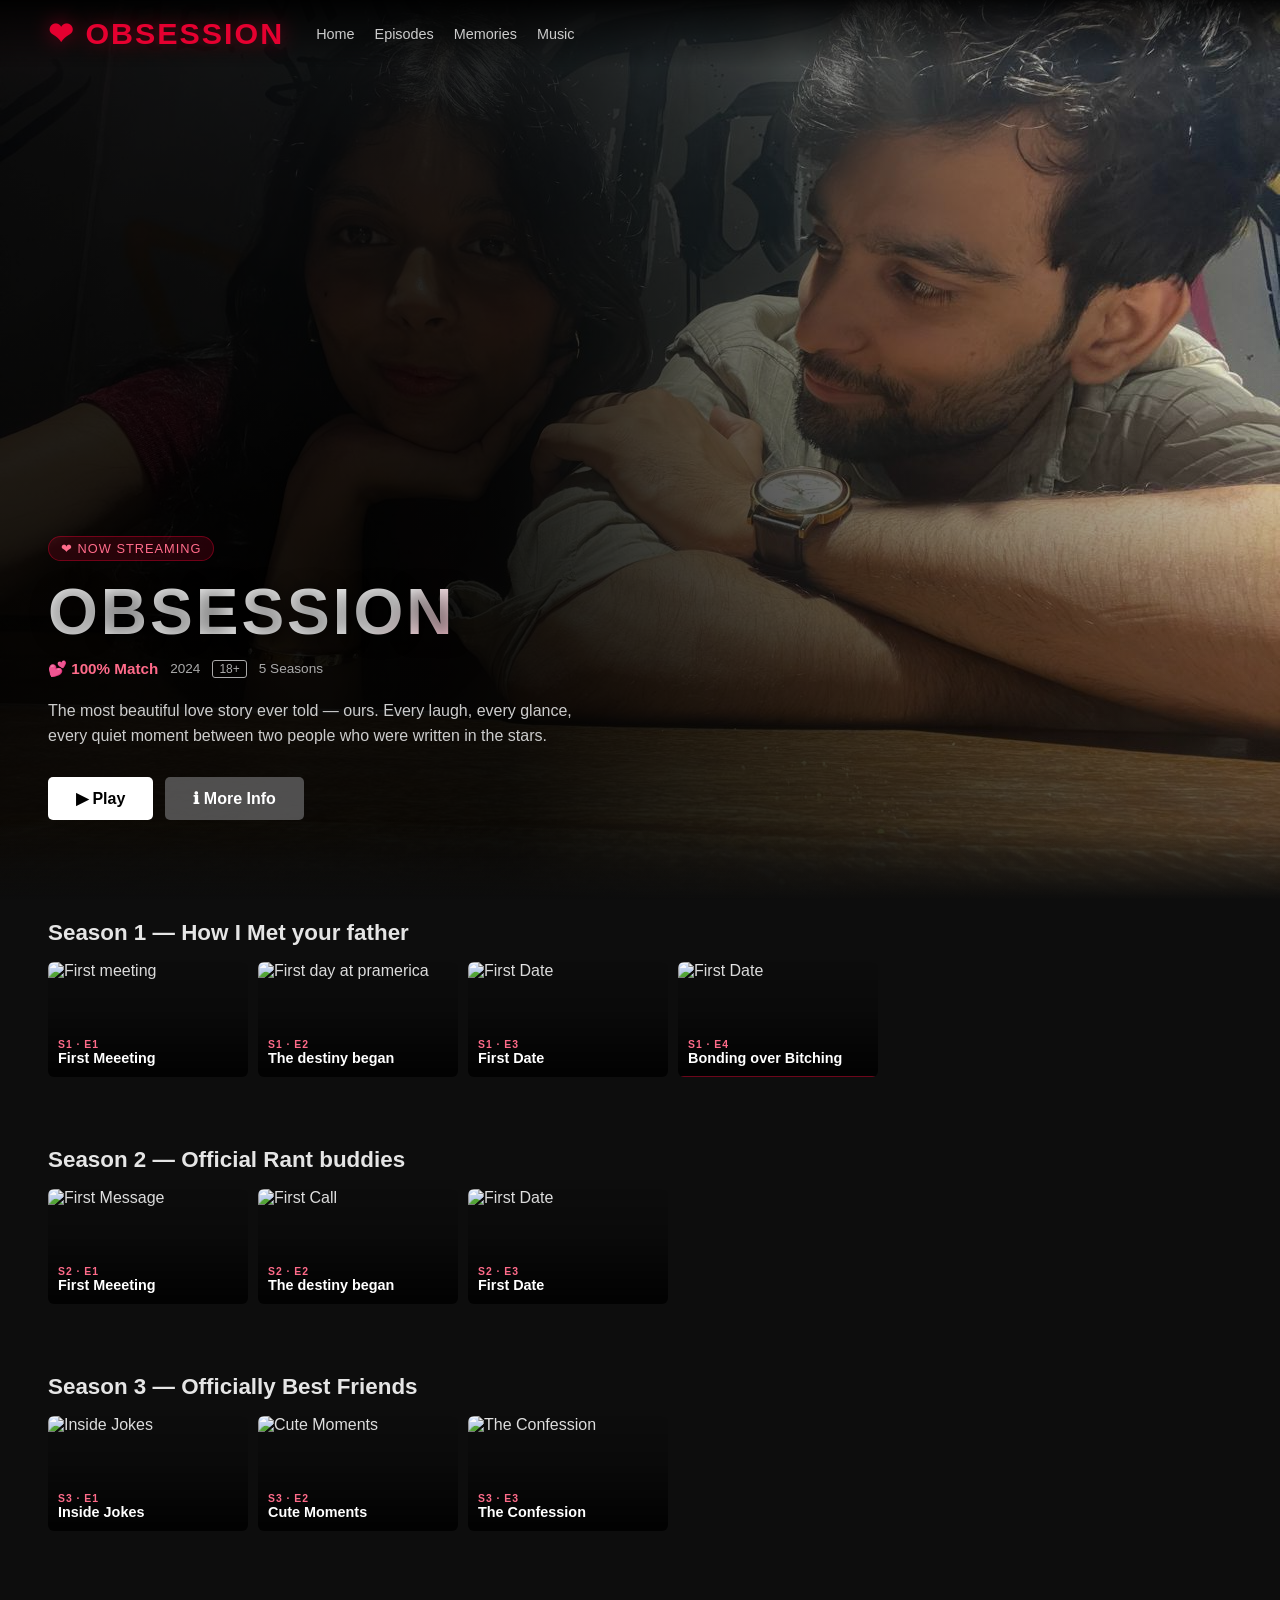
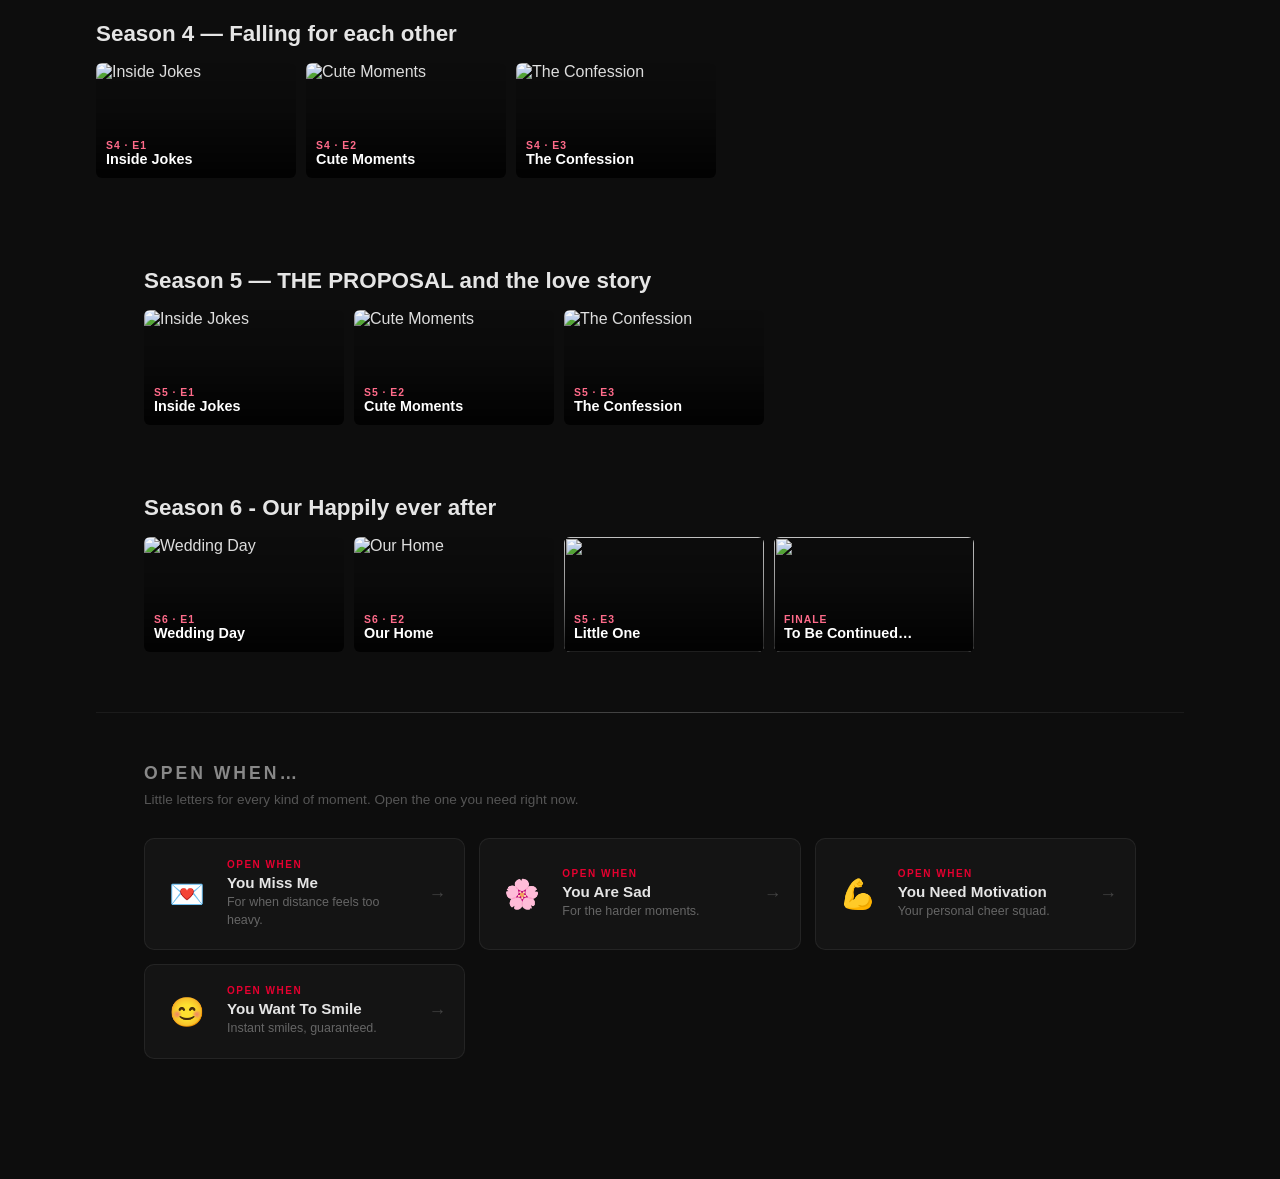
==== commit 44f8c450: "personalising" ====
--- a/index.html
+++ b/index.html
@@ -51,34 +51,85 @@
 
 <!-- ═══════════════════════ EPISODES ═══════════════════════ -->
 <section class="section" id="episodes">
-  <h2>Season 1 — How We Met</h2>
-  <div class="cards">
-    <div class="card" onclick="showEpisode('First Message','This is where it all began. A single message that changed everything. You probably had no idea what you were starting. ❤️')">
+  <h2>Season 1 — How I Met your father</h2>
+  <div class="cards">
+    <div class="card" onclick="showEpisode('Seeing each other for the first time','Not a single clue what the future holds. It all started with the ice breaking of *Mujhe lga tum hi HR ho* ❤️')">
+      <img class="card-bg" src="media/photos/s1e1.jpg" alt="First meeting">
+      <div class="card-overlay">
+        <span class="card-ep">S1 · E1</span>
+        <span class="card-title">First Meeeting</span>
+      </div>
+      <div class="card-hover-info">
+        <button class="play-btn">▶</button>
+        <p>The First awkward hello that started everything.</p>
+      </div>
+    </div>
+    <div class="card" onclick="showEpisode('First Meeting as a fellow colleague','Seeing you there was a surprise to me. I am glad that they did hire me')">
+      <img class="card-bg" src="media/photos/s1e2.jpg" alt="First day at pramerica">
+      <div class="card-overlay">
+        <span class="card-ep">S1 · E2</span>
+        <span class="card-title">The destiny began</span>
+      </div>
+      <div class="card-hover-info">
+        <button class="play-btn">▶</button>
+        <p>The excitement of seeing a familiar face on the first day..All drenched in rain and overstimulated BTW</p>
+      </div>
+    </div>
+    <div class="card" onclick="showEpisode('First Office party together','First day we met each other s unofficial side🌹')">
+      <img class="card-bg" src="media/photos/s1e3.jpg" alt="First Date">
+      <div class="card-overlay">
+        <span class="card-ep">S1 · E3</span>
+        <span class="card-title">First Date</span>
+      </div>
+      <div class="card-hover-info">
+        <button class="play-btn">▶</button>
+        <p>Happy vibes and smiles all around.</p>
+      </div>
+    </div>
+
+    <div class="card" onclick="showEpisode('The official rants began','C🌹')">
+      <img class="card-bg" src="media/photos/s1e3.jpg" alt="First Date">
+      <div class="card-overlay">
+        <span class="card-ep">S1 · E4</span>
+        <span class="card-title">Bonding over Bitching</span>
+      </div>
+      <div class="card-hover-info">
+        <button class="play-btn">▶</button>
+        <p>Helping me catch my first shuttle to meeting me chup chup kar just to rant and cry about. I have always laughed the hardest around you.</p>
+      </div>
+    </div>
+  </div>
+</section>
+
+<section class="section" id="episodes">
+  <h2>Season 2 — Official Rant buddies</h2>
+  <div class="cards">
+    <div class="card" onclick="showEpisode('Seeing each other for the first time','Not a single clue what the future holds. It all started with the ice breaking of *Mujhe lga tum hi HR ho* ❤️')">
       <img class="card-bg" src="media/photos/s1e1.jpg" alt="First Message">
       <div class="card-overlay">
-        <span class="card-ep">S1 · E1</span>
-        <span class="card-title">First Message</span>
+        <span class="card-ep">S2 · E1</span>
+        <span class="card-title">First Meeeting</span>
       </div>
       <div class="card-hover-info">
         <button class="play-btn">▶</button>
         <p>The first hello that started everything.</p>
       </div>
     </div>
-    <div class="card" onclick="showEpisode('First Call','The first long conversation that went way past midnight. Neither of you wanted to hang up.')">
+    <div class="card" onclick="showEpisode('First Meeting as a fellow colleague','Seeing you there was a surprise to me. I am glad that they did hire me')">
       <img class="card-bg" src="media/photos/s1e2.jpg" alt="First Call">
       <div class="card-overlay">
-        <span class="card-ep">S1 · E2</span>
-        <span class="card-title">First Call</span>
-      </div>
-      <div class="card-hover-info">
-        <button class="play-btn">▶</button>
-        <p>Hours felt like minutes.</p>
+        <span class="card-ep">S2 · E2</span>
+        <span class="card-title">The destiny began</span>
+      </div>
+      <div class="card-hover-info">
+        <button class="play-btn">▶</button>
+        <p>The excitement of seeing a familiar face on the first day..</p>
       </div>
     </div>
     <div class="card" onclick="showEpisode('First Date','A day worth replaying forever. Every detail was perfect, even the nervous parts. 🌹')">
       <img class="card-bg" src="media/photos/s1e3.jpg" alt="First Date">
       <div class="card-overlay">
-        <span class="card-ep">S1 · E3</span>
+        <span class="card-ep">S2 · E3</span>
         <span class="card-title">First Date</span>
       </div>
       <div class="card-hover-info">
@@ -89,13 +140,14 @@
   </div>
 </section>
 
-<section class="section">
-  <h2>Season 2 — Falling For Each Other</h2>
+
+<section class="section">
+  <h2>Season 3 — Officially Best Friends</h2>
   <div class="cards">
     <div class="card" onclick="showEpisode('Inside Jokes','The jokes nobody else understands. The ones that make you both burst out laughing at the wrong moment. 😄')">
       <img class="card-bg" src="media/photos/s2e1.jpg" alt="Inside Jokes">
       <div class="card-overlay">
-        <span class="card-ep">S2 · E1</span>
+        <span class="card-ep">S3 · E1</span>
         <span class="card-title">Inside Jokes</span>
       </div>
       <div class="card-hover-info">
@@ -106,7 +158,7 @@
     <div class="card" onclick="showEpisode('Cute Moments','Tiny moments that felt huge. A look, a touch, a smile that said everything without a single word. 💕')">
       <img class="card-bg" src="media/photos/s2e2.jpg" alt="Cute Moments">
       <div class="card-overlay">
-        <span class="card-ep">S2 · E2</span>
+        <span class="card-ep">S3 · E2</span>
         <span class="card-title">Cute Moments</span>
       </div>
       <div class="card-hover-info">
@@ -117,7 +169,7 @@
     <div class="card" onclick="showEpisode('The Confession','The moment everything became real. Hearts racing, hands trembling, three words that changed the world. ❤️')">
       <img class="card-bg" src="media/photos/s2e3.jpg" alt="The Confession">
       <div class="card-overlay">
-        <span class="card-ep">S2 · E3</span>
+        <span class="card-ep">S3 · E3</span>
         <span class="card-title">The Confession</span>
       </div>
       <div class="card-hover-info">
@@ -129,12 +181,95 @@
 </section>
 
 <section class="section">
-  <h2>Season 5 — The Future</h2>
+
+<section class="section">
+  <h2>Season 4 — Falling for each other</h2>
+  <div class="cards">
+    <div class="card" onclick="showEpisode('Inside Jokes','The jokes nobody else understands. The ones that make you both burst out laughing at the wrong moment. 😄')">
+      <img class="card-bg" src="media/photos/s2e1.jpg" alt="Inside Jokes">
+      <div class="card-overlay">
+        <span class="card-ep">S4 · E1</span>
+        <span class="card-title">Inside Jokes</span>
+      </div>
+      <div class="card-hover-info">
+        <button class="play-btn">▶</button>
+        <p>Your own private language.</p>
+      </div>
+    </div>
+    <div class="card" onclick="showEpisode('Cute Moments','Tiny moments that felt huge. A look, a touch, a smile that said everything without a single word. 💕')">
+      <img class="card-bg" src="media/photos/s2e2.jpg" alt="Cute Moments">
+      <div class="card-overlay">
+        <span class="card-ep">S4 · E2</span>
+        <span class="card-title">Cute Moments</span>
+      </div>
+      <div class="card-hover-info">
+        <button class="play-btn">▶</button>
+        <p>Small details, big memories.</p>
+      </div>
+    </div>
+    <div class="card" onclick="showEpisode('The Confession','The moment everything became real. Hearts racing, hands trembling, three words that changed the world. ❤️')">
+      <img class="card-bg" src="media/photos/s2e3.jpg" alt="The Confession">
+      <div class="card-overlay">
+        <span class="card-ep">S4 · E3</span>
+        <span class="card-title">The Confession</span>
+      </div>
+      <div class="card-hover-info">
+        <button class="play-btn">▶</button>
+        <p>I love you. There, I said it.</p>
+      </div>
+    </div>
+  </div>
+</section>
+
+<section class="section">
+
+<section class="section">
+  <h2>Season 5 — THE PROPOSAL and the love story</h2>
+  <div class="cards">
+    <div class="card" onclick="showEpisode('Inside Jokes','The jokes nobody else understands. The ones that make you both burst out laughing at the wrong moment. 😄')">
+      <img class="card-bg" src="media/photos/s2e1.jpg" alt="Inside Jokes">
+      <div class="card-overlay">
+        <span class="card-ep">S5 · E1</span>
+        <span class="card-title">Inside Jokes</span>
+      </div>
+      <div class="card-hover-info">
+        <button class="play-btn">▶</button>
+        <p>Your own private language.</p>
+      </div>
+    </div>
+    <div class="card" onclick="showEpisode('Cute Moments','Tiny moments that felt huge. A look, a touch, a smile that said everything without a single word. 💕')">
+      <img class="card-bg" src="media/photos/s2e2.jpg" alt="Cute Moments">
+      <div class="card-overlay">
+        <span class="card-ep">S5 · E2</span>
+        <span class="card-title">Cute Moments</span>
+      </div>
+      <div class="card-hover-info">
+        <button class="play-btn">▶</button>
+        <p>Small details, big memories.</p>
+      </div>
+    </div>
+    <div class="card" onclick="showEpisode('The Confession','The moment everything became real. Hearts racing, hands trembling, three words that changed the world. ❤️')">
+      <img class="card-bg" src="media/photos/s2e3.jpg" alt="The Confession">
+      <div class="card-overlay">
+        <span class="card-ep">S5 · E3</span>
+        <span class="card-title">The Confession</span>
+      </div>
+      <div class="card-hover-info">
+        <button class="play-btn">▶</button>
+        <p>I love you. There, I said it.</p>
+      </div>
+    </div>
+  </div>
+</section>
+
+<section class="section">
+
+  <h2>Season 6 - Our Happily ever after</h2>
   <div class="cards">
     <div class="card" onclick="showEpisode('Wedding Day','One day this becomes real. The best day of our lives, surrounded by everyone we love. 💍')">
       <img class="card-bg" src="media/photos/s5e1.jpg" alt="Wedding Day">
       <div class="card-overlay">
-        <span class="card-ep">S5 · E1</span>
+        <span class="card-ep">S6 · E1</span>
         <span class="card-title">Wedding Day</span>
       </div>
       <div class="card-hover-info">
@@ -145,7 +280,7 @@
     <div class="card" onclick="showEpisode('Our Home','A cozy place filled with warmth, love, and the soft glow of a life built together. 🏠')">
       <img class="card-bg" src="media/photos/s5e2.jpg" alt="Our Home">
       <div class="card-overlay">
-        <span class="card-ep">S5 · E2</span>
+        <span class="card-ep">S6 · E2</span>
         <span class="card-title">Our Home</span>
       </div>
       <div class="card-hover-info">
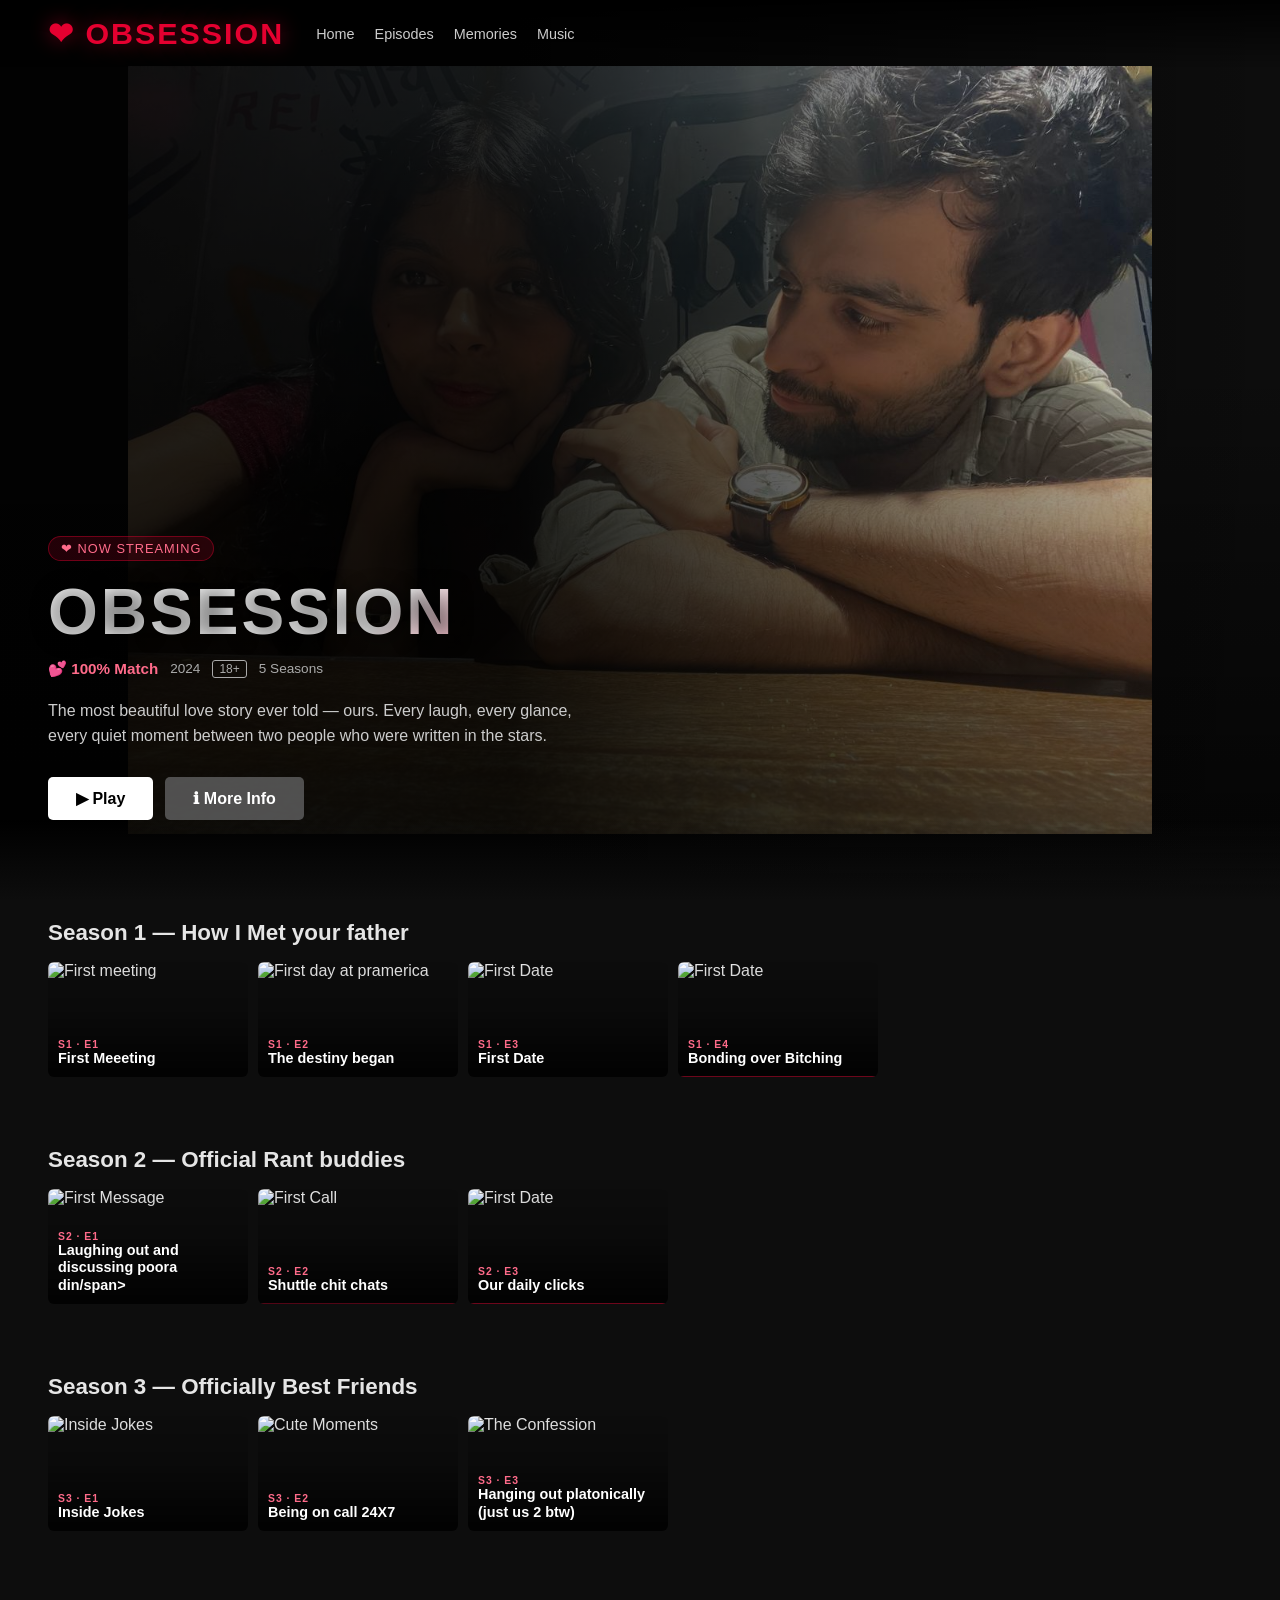
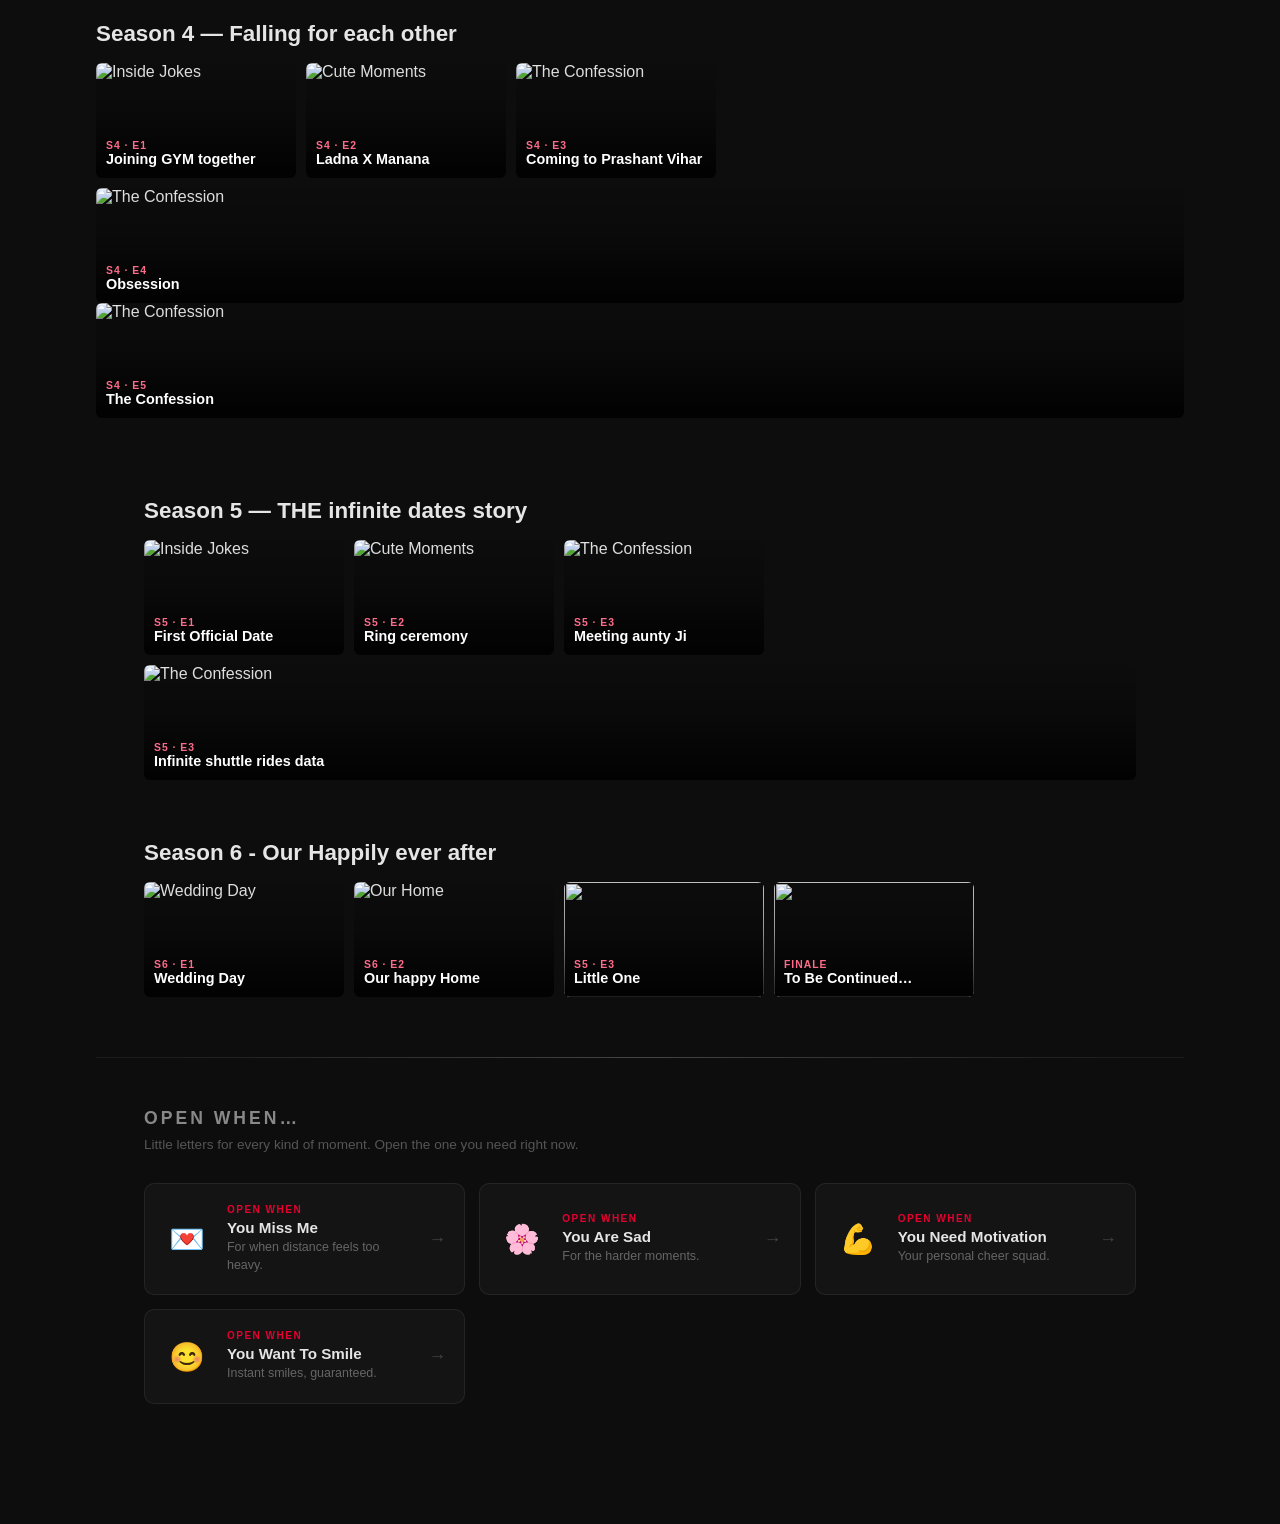
==== commit b102f522: "personalising" ====
--- a/index.html
+++ b/index.html
@@ -104,37 +104,37 @@
 <section class="section" id="episodes">
   <h2>Season 2 — Official Rant buddies</h2>
   <div class="cards">
-    <div class="card" onclick="showEpisode('Seeing each other for the first time','Not a single clue what the future holds. It all started with the ice breaking of *Mujhe lga tum hi HR ho* ❤️')">
-      <img class="card-bg" src="media/photos/s1e1.jpg" alt="First Message">
+    <div class="card" onclick="showEpisode('The ability to talk the whole day around. Crying out in front of each other daily daily ❤️')">
+      <img class="card-bg" src="media/photos/s2e1.jpg" alt="First Message">
       <div class="card-overlay">
         <span class="card-ep">S2 · E1</span>
-        <span class="card-title">First Meeeting</span>
-      </div>
-      <div class="card-hover-info">
-        <button class="play-btn">▶</button>
-        <p>The first hello that started everything.</p>
-      </div>
-    </div>
-    <div class="card" onclick="showEpisode('First Meeting as a fellow colleague','Seeing you there was a surprise to me. I am glad that they did hire me')">
-      <img class="card-bg" src="media/photos/s1e2.jpg" alt="First Call">
+        <span class="card-title">Laughing out and discussing poora din/span>
+      </div>
+      <div class="card-hover-info">
+        <button class="play-btn">▶</button>
+        <p>Seeing you the first thing in morning was the best start I could ask for. Talking until the heart feels easy.</p>
+      </div>
+    </div>
+    <div class="card" onclick="showEpisode('1-2 hrs to minimum record tha hamara.')">
+      <img class="card-bg" src="media/photos/s2e2.jpg" alt="First Call">
       <div class="card-overlay">
         <span class="card-ep">S2 · E2</span>
-        <span class="card-title">The destiny began</span>
-      </div>
-      <div class="card-hover-info">
-        <button class="play-btn">▶</button>
-        <p>The excitement of seeing a familiar face on the first day..</p>
-      </div>
-    </div>
-    <div class="card" onclick="showEpisode('First Date','A day worth replaying forever. Every detail was perfect, even the nervous parts. 🌹')">
-      <img class="card-bg" src="media/photos/s1e3.jpg" alt="First Date">
+        <span class="card-title">Shuttle chit chats</span>
+      </div>
+      <div class="card-hover-info">
+        <button class="play-btn">▶</button>
+        <p>I was never the call person. But with you even the mundane conversations felt easy. Being your therapist when things fell off for you. You being my fun easy to go friend.</p>
+      </div>
+    </div>
+    <div class="card" onclick="showEpisode('Cute photobooth moment','Us capturing each day without realising. God sign🌹')">
+      <img class="card-bg" src="media/photos/s2e3.jpg" alt="First Date">
       <div class="card-overlay">
         <span class="card-ep">S2 · E3</span>
-        <span class="card-title">First Date</span>
-      </div>
-      <div class="card-hover-info">
-        <button class="play-btn">▶</button>
-        <p>Butterflies and smiles all around.</p>
+        <span class="card-title">Our daily clicks</span>
+      </div>
+      <div class="card-hover-info">
+        <button class="play-btn">▶</button>
+        <p>All the pphotos hold a special value in my heart. You stealing time in between the day just to see me was the greatest form of friendship.</p>
       </div>
     </div>
   </div>
@@ -145,7 +145,7 @@
   <h2>Season 3 — Officially Best Friends</h2>
   <div class="cards">
     <div class="card" onclick="showEpisode('Inside Jokes','The jokes nobody else understands. The ones that make you both burst out laughing at the wrong moment. 😄')">
-      <img class="card-bg" src="media/photos/s2e1.jpg" alt="Inside Jokes">
+      <img class="card-bg" src="media/photos/s3e1.jpg" alt="Inside Jokes">
       <div class="card-overlay">
         <span class="card-ep">S3 · E1</span>
         <span class="card-title">Inside Jokes</span>
@@ -156,62 +156,141 @@
       </div>
     </div>
     <div class="card" onclick="showEpisode('Cute Moments','Tiny moments that felt huge. A look, a touch, a smile that said everything without a single word. 💕')">
-      <img class="card-bg" src="media/photos/s2e2.jpg" alt="Cute Moments">
+      <img class="card-bg" src="media/photos/s3e2.jpg" alt="Cute Moments">
       <div class="card-overlay">
         <span class="card-ep">S3 · E2</span>
-        <span class="card-title">Cute Moments</span>
+        <span class="card-title">Being on call 24X7</span>
       </div>
       <div class="card-hover-info">
         <button class="play-btn">▶</button>
         <p>Small details, big memories.</p>
       </div>
     </div>
+    <div class="card" onclick="showEpisode('Best friends date','The moment everything became real. Hearts racing, hands trembling, three words that changed the world. ❤️')">
+      <img class="card-bg" src="media/photos/s3e3.jpg" alt="The Confession">
+      <div class="card-overlay">
+        <span class="card-ep">S3 · E3</span>
+        <span class="card-title">Hanging out platonically (just us 2 btw)</span>
+      </div>
+      <div class="card-hover-info">
+        <button class="play-btn">▶</button>
+        <p>EWWW who does the pda until its our turn....eww why would people sit this close TO why do u sit 2cm away from me.</p>
+      </div>
+    </div>
+  </div>
+</section>
+
+<section class="section">
+
+<section class="section">
+  <h2>Season 4 — Falling for each other</h2>
+  <div class="cards">
+    <div class="card" onclick="showEpisode('Inside Jokes','The jokes nobody else understands. The ones that make you both burst out laughing at the wrong moment. 😄')">
+      <img class="card-bg" src="media/photos/s4e1.jpg" alt="Inside Jokes">
+      <div class="card-overlay">
+        <span class="card-ep">S4 · E1</span>
+        <span class="card-title">Joining GYM together</span>
+      </div>
+      <div class="card-hover-info">
+        <button class="play-btn">▶</button>
+        <p>Your own private language.</p>
+      </div>
+    </div>
+    <div class="card" onclick="showEpisode('Cute Moments','Tiny moments that felt huge. A look, a touch, a smile that said everything without a single word. 💕')">
+      <img class="card-bg" src="media/photos/s4e2.jpg" alt="Cute Moments">
+      <div class="card-overlay">
+        <span class="card-ep">S4 · E2</span>
+        <span class="card-title">Ladna X Manana</span>
+      </div>
+      <div class="card-hover-info">
+        <button class="play-btn">▶</button>
+        <p>Small details, big memories.</p>
+      </div>
+    </div>
     <div class="card" onclick="showEpisode('The Confession','The moment everything became real. Hearts racing, hands trembling, three words that changed the world. ❤️')">
-      <img class="card-bg" src="media/photos/s2e3.jpg" alt="The Confession">
-      <div class="card-overlay">
-        <span class="card-ep">S3 · E3</span>
+      <img class="card-bg" src="media/photos/s4e3.jpg" alt="The Confession">
+      <div class="card-overlay">
+        <span class="card-ep">S4 · E3</span>
+        <span class="card-title">Coming to Prashant Vihar</span>
+      </div>
+      <div class="card-hover-info">
+        <button class="play-btn">▶</button>
+        <p>I love you. There, I said it.</p>
+      </div>
+    </div>
+
+        </div>
+    <div class="card" onclick="showEpisode('The movie date','The platonic date where I could sense the tension rising but your hotness ❤️')">
+      <img class="card-bg" src="media/photos/s4e3.jpg" alt="The Confession">
+      <div class="card-overlay">
+        <span class="card-ep">S4 · E4</span>
+        <span class="card-title">Obsession</span>
+      </div>
+      <div class="card-hover-info">
+        <button class="play-btn">▶</button>
+        <p>Watched obsession just to recreate it in real life</p>
+      </div>
+    </div>
+
+    <div class="card" onclick="showEpisode('The Confession','The moment everything became real. Hearts racing, hands trembling, three words that changed us forever. ❤️')">
+      <img class="card-bg" src="media/photos/s4e3.jpg" alt="The Confession">
+      <div class="card-overlay">
+        <span class="card-ep">S4 · E5</span>
         <span class="card-title">The Confession</span>
       </div>
       <div class="card-hover-info">
         <button class="play-btn">▶</button>
+        <p>I still cannot believe how it could just happen on 1 random night. Starting tomorrow we are madly in love coupes</p>
+      </div>
+    </div>
+  </div>
+</section>
+
+<section class="section">
+
+<section class="section">
+  <h2>Season 5 — THE infinite dates story</h2>
+  <div class="cards">
+    <div class="card" onclick="showEpisode('Inside Jokes','The jokes nobody else understands. The ones that make you both burst out laughing at the wrong moment. 😄')">
+      <img class="card-bg" src="media/photos/s5e1.jpg" alt="Inside Jokes">
+      <div class="card-overlay">
+        <span class="card-ep">S5 · E1</span>
+        <span class="card-title">First Official Date</span>
+      </div>
+      <div class="card-hover-info">
+        <button class="play-btn">▶</button>
+        <p>Your own private language.</p>
+      </div>
+    </div>
+    <div class="card" onclick="showEpisode('Cute Moments','Tiny moments that felt huge. A look, a touch, a smile that said everything without a single word. 💕')">
+      <img class="card-bg" src="media/photos/s5e2.jpg" alt="Cute Moments">
+      <div class="card-overlay">
+        <span class="card-ep">S5 · E2</span>
+        <span class="card-title">Ring ceremony</span>
+      </div>
+      <div class="card-hover-info">
+        <button class="play-btn">▶</button>
+        <p>Small details, big memories.</p>
+      </div>
+    </div>
+    <div class="card" onclick="showEpisode('The Confession','The moment everything became real. Hearts racing, hands trembling, three words that changed the world. ❤️')">
+      <img class="card-bg" src="media/photos/s5e3.jpg" alt="The Confession">
+      <div class="card-overlay">
+        <span class="card-ep">S5 · E3</span>
+        <span class="card-title">Meeting aunty Ji</span>
+      </div>
+      <div class="card-hover-info">
+        <button class="play-btn">▶</button>
         <p>I love you. There, I said it.</p>
       </div>
     </div>
-  </div>
-</section>
-
-<section class="section">
-
-<section class="section">
-  <h2>Season 4 — Falling for each other</h2>
-  <div class="cards">
-    <div class="card" onclick="showEpisode('Inside Jokes','The jokes nobody else understands. The ones that make you both burst out laughing at the wrong moment. 😄')">
-      <img class="card-bg" src="media/photos/s2e1.jpg" alt="Inside Jokes">
-      <div class="card-overlay">
-        <span class="card-ep">S4 · E1</span>
-        <span class="card-title">Inside Jokes</span>
-      </div>
-      <div class="card-hover-info">
-        <button class="play-btn">▶</button>
-        <p>Your own private language.</p>
-      </div>
-    </div>
-    <div class="card" onclick="showEpisode('Cute Moments','Tiny moments that felt huge. A look, a touch, a smile that said everything without a single word. 💕')">
-      <img class="card-bg" src="media/photos/s2e2.jpg" alt="Cute Moments">
-      <div class="card-overlay">
-        <span class="card-ep">S4 · E2</span>
-        <span class="card-title">Cute Moments</span>
-      </div>
-      <div class="card-hover-info">
-        <button class="play-btn">▶</button>
-        <p>Small details, big memories.</p>
-      </div>
-    </div>
+
+        </div>
     <div class="card" onclick="showEpisode('The Confession','The moment everything became real. Hearts racing, hands trembling, three words that changed the world. ❤️')">
-      <img class="card-bg" src="media/photos/s2e3.jpg" alt="The Confession">
-      <div class="card-overlay">
-        <span class="card-ep">S4 · E3</span>
-        <span class="card-title">The Confession</span>
+      <img class="card-bg" src="media/photos/s5e3.jpg" alt="The Confession">
+      <div class="card-overlay">
+        <span class="card-ep">S5 · E3</span>
+        <span class="card-title">Infinite shuttle rides data</span>
       </div>
       <div class="card-hover-info">
         <button class="play-btn">▶</button>
@@ -223,69 +302,28 @@
 
 <section class="section">
 
-<section class="section">
-  <h2>Season 5 — THE PROPOSAL and the love story</h2>
-  <div class="cards">
-    <div class="card" onclick="showEpisode('Inside Jokes','The jokes nobody else understands. The ones that make you both burst out laughing at the wrong moment. 😄')">
-      <img class="card-bg" src="media/photos/s2e1.jpg" alt="Inside Jokes">
-      <div class="card-overlay">
-        <span class="card-ep">S5 · E1</span>
-        <span class="card-title">Inside Jokes</span>
-      </div>
-      <div class="card-hover-info">
-        <button class="play-btn">▶</button>
-        <p>Your own private language.</p>
-      </div>
-    </div>
-    <div class="card" onclick="showEpisode('Cute Moments','Tiny moments that felt huge. A look, a touch, a smile that said everything without a single word. 💕')">
-      <img class="card-bg" src="media/photos/s2e2.jpg" alt="Cute Moments">
-      <div class="card-overlay">
-        <span class="card-ep">S5 · E2</span>
-        <span class="card-title">Cute Moments</span>
-      </div>
-      <div class="card-hover-info">
-        <button class="play-btn">▶</button>
-        <p>Small details, big memories.</p>
-      </div>
-    </div>
-    <div class="card" onclick="showEpisode('The Confession','The moment everything became real. Hearts racing, hands trembling, three words that changed the world. ❤️')">
-      <img class="card-bg" src="media/photos/s2e3.jpg" alt="The Confession">
-      <div class="card-overlay">
-        <span class="card-ep">S5 · E3</span>
-        <span class="card-title">The Confession</span>
-      </div>
-      <div class="card-hover-info">
-        <button class="play-btn">▶</button>
-        <p>I love you. There, I said it.</p>
-      </div>
-    </div>
-  </div>
-</section>
-
-<section class="section">
-
   <h2>Season 6 - Our Happily ever after</h2>
   <div class="cards">
-    <div class="card" onclick="showEpisode('Wedding Day','One day this becomes real. The best day of our lives, surrounded by everyone we love. 💍')">
-      <img class="card-bg" src="media/photos/s5e1.jpg" alt="Wedding Day">
+    <div class="card" onclick="showEpisode('Wedding Day','Ab to dyson ka kharcha bhi bachega ladle 💍')">
+      <img class="card-bg" src="media/photos/s6e1.jpg" alt="Wedding Day">
       <div class="card-overlay">
         <span class="card-ep">S6 · E1</span>
         <span class="card-title">Wedding Day</span>
       </div>
       <div class="card-hover-info">
         <button class="play-btn">▶</button>
-        <p>I do. Now and forever.</p>
-      </div>
-    </div>
-    <div class="card" onclick="showEpisode('Our Home','A cozy place filled with warmth, love, and the soft glow of a life built together. 🏠')">
-      <img class="card-bg" src="media/photos/s5e2.jpg" alt="Our Home">
+        <p>I do. Now and forever. hum sath mai shadi krenge to save per plate cost</p>
+      </div>
+    </div>
+    <div class="card" onclick="showEpisode('Our Home','A cozy place filled with bahut sara love, laughter and patience. 🏠')">
+      <img class="card-bg" src="media/photos/s6e2.jpg" alt="Our Home">
       <div class="card-overlay">
         <span class="card-ep">S6 · E2</span>
-        <span class="card-title">Our Home</span>
-      </div>
-      <div class="card-hover-info">
-        <button class="play-btn">▶</button>
-        <p>Where love lives.</p>
+        <span class="card-title">Our happy Home</span>
+      </div>
+      <div class="card-hover-info">
+        <button class="play-btn">▶</button>
+        <p>Sath rahenge legally totally obsessing over each other</p>
       </div>
     </div>
     <div class="card" onclick="showEpisode('Future Kid','The funniest, most chaotic, most wonderful family member yet to arrive. 👶')">
@@ -296,7 +334,7 @@
       </div>
       <div class="card-hover-info">
         <button class="play-btn">▶</button>
-        <p>The newest chapter.</p>
+        <p>Us with our one apna kid and one adopted kid mixed up.</p>
       </div>
     </div>
     <div class="card" onclick="showEpisode('To Be Continued...','Our story never really ends. Every day is a new episode, and I cannot wait to live them all with you. ❤️')">
--- a/style.css
+++ b/style.css
@@ -44,7 +44,7 @@
   height: 100vh;
   background: linear-gradient(to right, rgba(0,0,0,.85) 40%, transparent 100%),
               linear-gradient(to top, rgba(0,0,0,.6) 10%, transparent 60%),
-              url('media/photos/hero.jpg') center/cover no-repeat;
+              url('media/photos/hero.jpg') center/80% no-repeat;
   display: flex;
   align-items: flex-end;
   padding: 0 48px 80px;
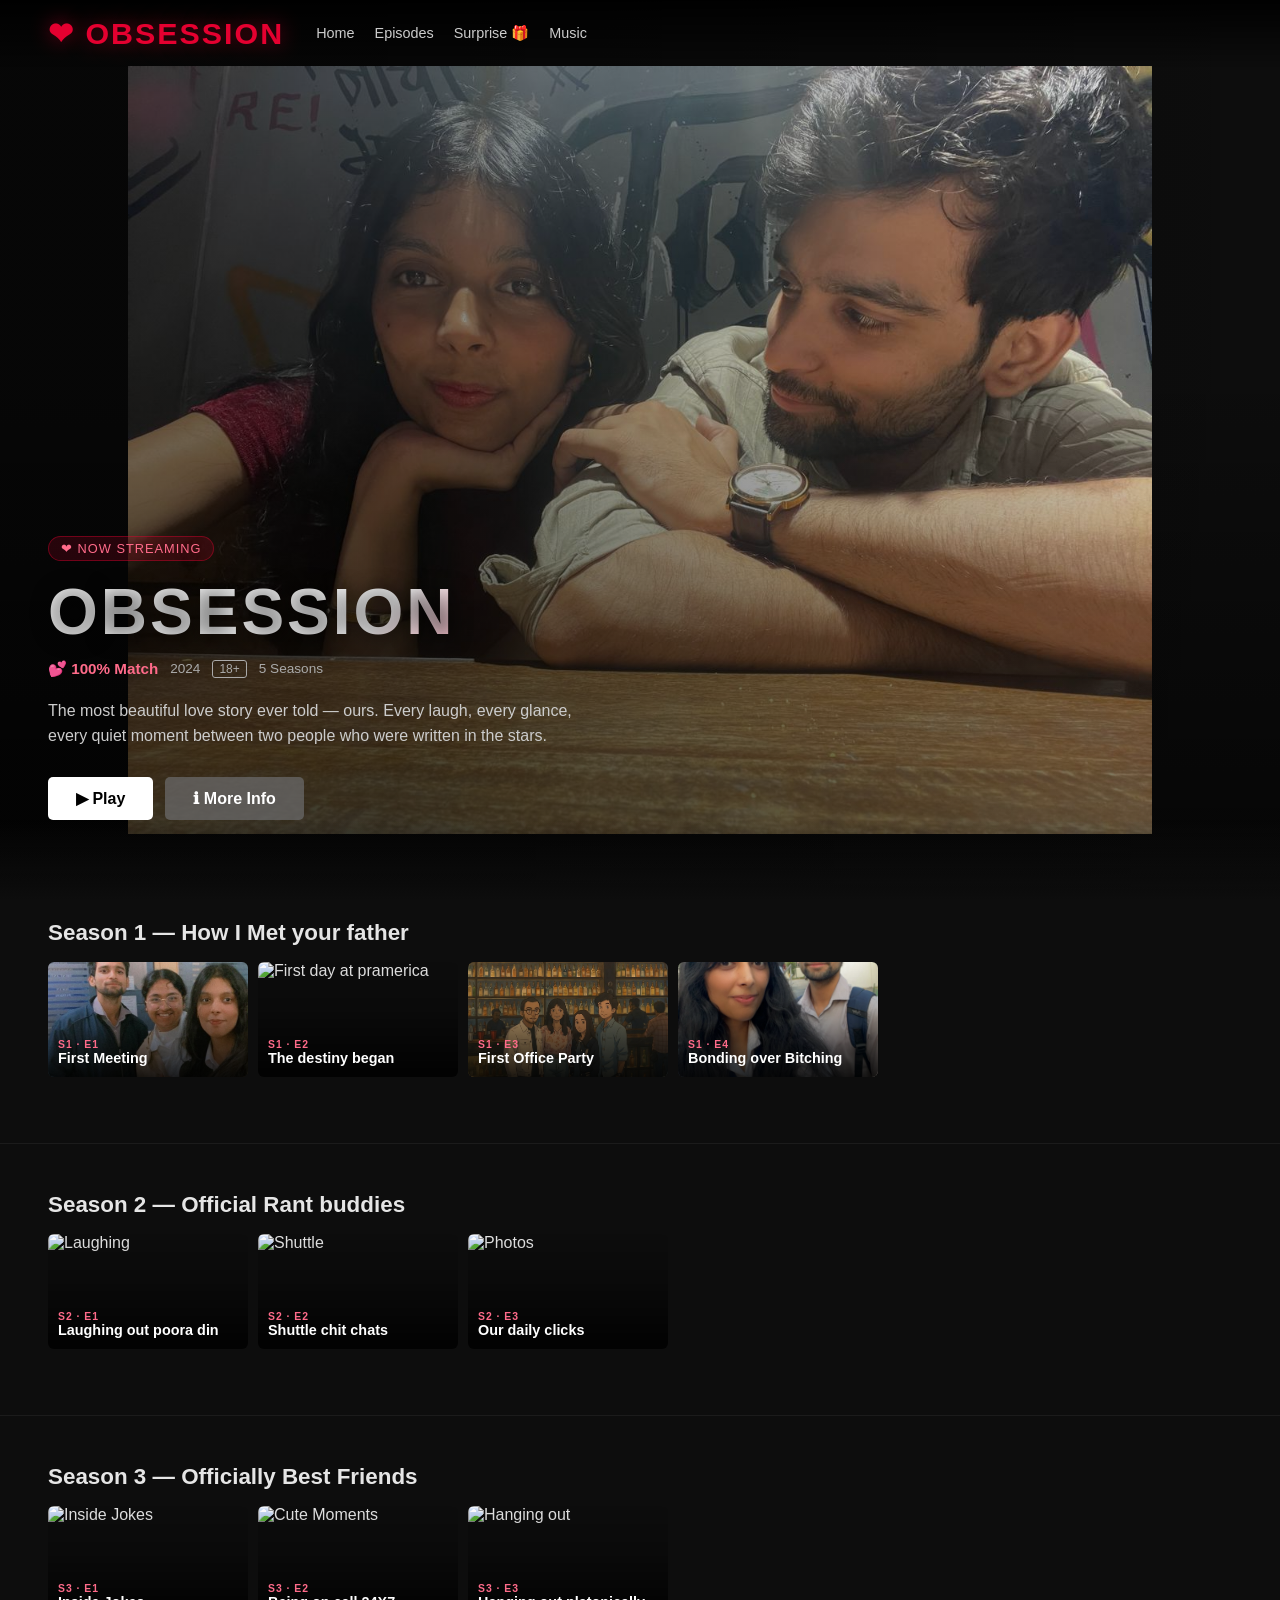
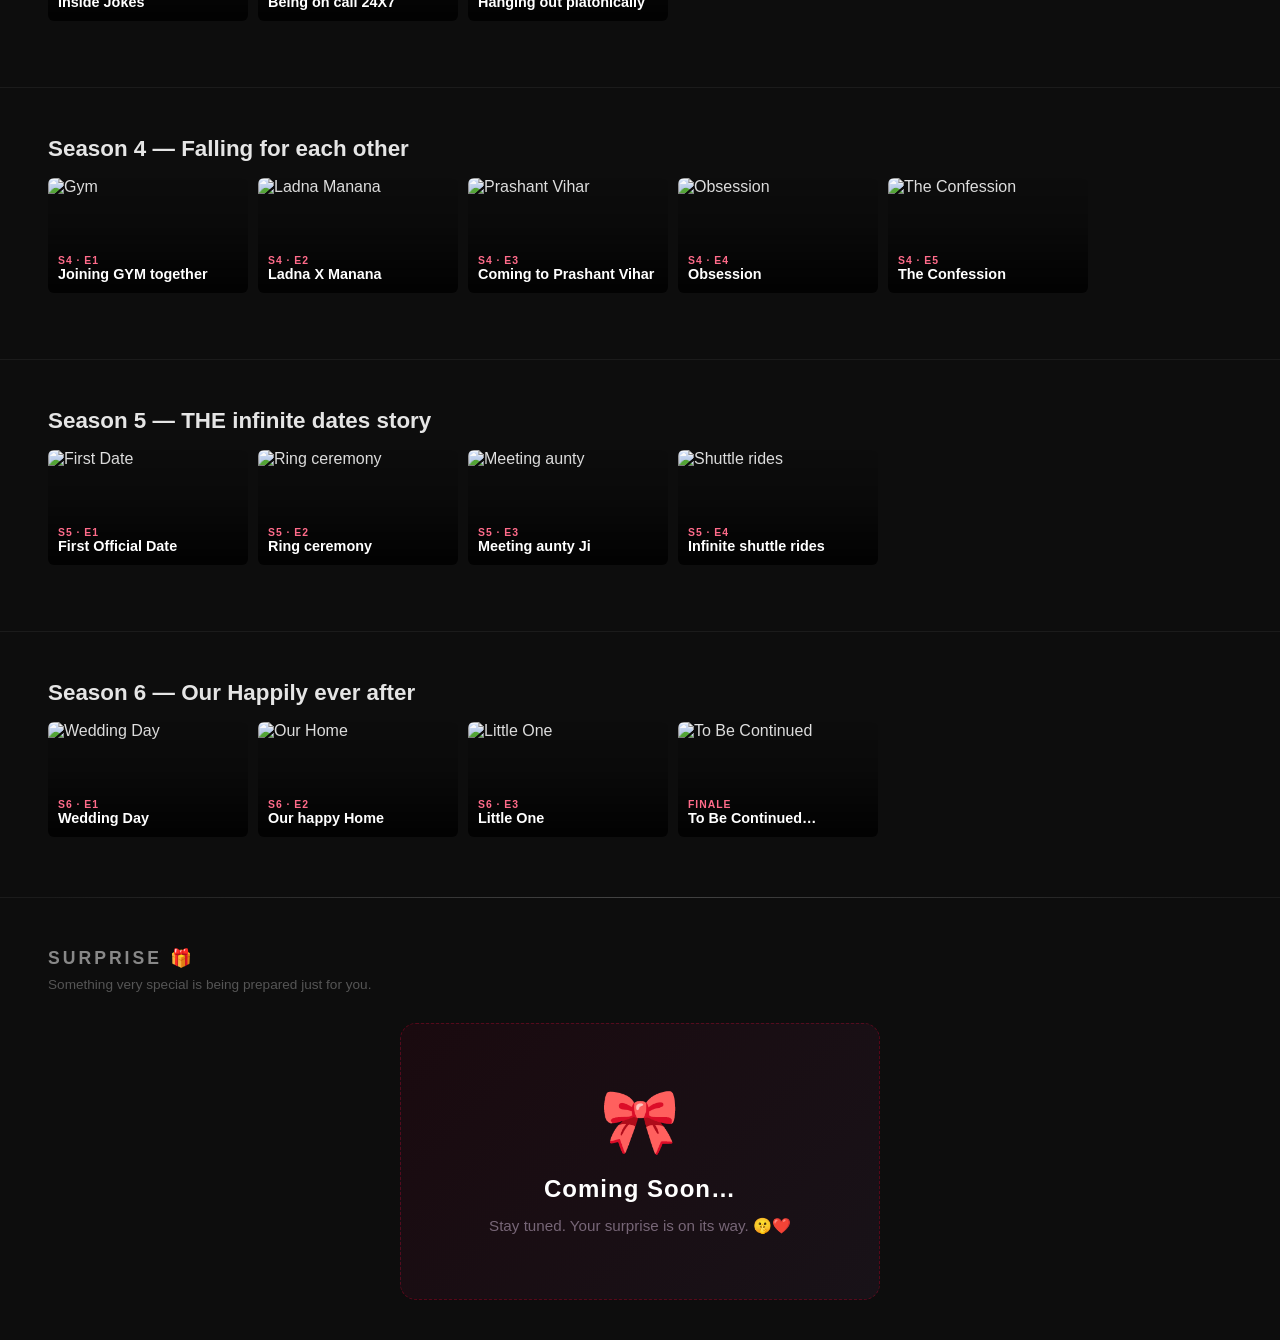
==== commit c4c060a4: "personalising" ====
--- a/index.html
+++ b/index.html
@@ -20,7 +20,7 @@
   <nav id="main-nav">
     <a href="#" onclick="window.scrollTo({top:0,behavior:'smooth'});closeNav();return false;">Home</a>
     <a href="#episodes" onclick="smoothScroll('episodes');closeNav();return false;">Episodes</a>
-    <a href="#open-when" onclick="smoothScroll('open-when');closeNav();return false;">Memories</a>
+    <a href="#open-when" onclick="smoothScroll('open-when');closeNav();return false;">Surprise 🎁</a>
     <a href="music.html">Music</a>
   </nav>
   <div class="nav-right"></div>
@@ -53,18 +53,18 @@
 <section class="section" id="episodes">
   <h2>Season 1 — How I Met your father</h2>
   <div class="cards">
-    <div class="card" onclick="showEpisode('Seeing each other for the first time','Not a single clue what the future holds. It all started with the ice breaking of *Mujhe lga tum hi HR ho* ❤️')">
+    <div class="card" onclick="showEpisode('Seeing each other for the first time','Not a single clue what the future holds. It all started with the ice breaking of *Mujhe lga tum hi HR ho* ❤️','media/photos/s1e1.jpg')">
       <img class="card-bg" src="media/photos/s1e1.jpg" alt="First meeting">
       <div class="card-overlay">
         <span class="card-ep">S1 · E1</span>
-        <span class="card-title">First Meeeting</span>
+        <span class="card-title">First Meeting</span>
       </div>
       <div class="card-hover-info">
         <button class="play-btn">▶</button>
         <p>The First awkward hello that started everything.</p>
       </div>
     </div>
-    <div class="card" onclick="showEpisode('First Meeting as a fellow colleague','Seeing you there was a surprise to me. I am glad that they did hire me')">
+    <div class="card" onclick="showEpisode('First Meeting as a fellow colleague','Seeing you there was a surprise to me. I am glad that they did hire me','media/photos/s1e2.jpg')">
       <img class="card-bg" src="media/photos/s1e2.jpg" alt="First day at pramerica">
       <div class="card-overlay">
         <span class="card-ep">S1 · E2</span>
@@ -75,76 +75,74 @@
         <p>The excitement of seeing a familiar face on the first day..All drenched in rain and overstimulated BTW</p>
       </div>
     </div>
-    <div class="card" onclick="showEpisode('First Office party together','First day we met each other s unofficial side🌹')">
-      <img class="card-bg" src="media/photos/s1e3.jpg" alt="First Date">
+    <div class="card" onclick="showEpisode('First Office party together','First day we met each other s unofficial side 🌹','media/photos/s1e3.jpg')">
+      <img class="card-bg" src="media/photos/s1e3.jpg" alt="First party">
       <div class="card-overlay">
         <span class="card-ep">S1 · E3</span>
-        <span class="card-title">First Date</span>
+        <span class="card-title">First Office Party</span>
       </div>
       <div class="card-hover-info">
         <button class="play-btn">▶</button>
         <p>Happy vibes and smiles all around.</p>
       </div>
     </div>
-
-    <div class="card" onclick="showEpisode('The official rants began','C🌹')">
-      <img class="card-bg" src="media/photos/s1e3.jpg" alt="First Date">
+    <div class="card" onclick="showEpisode('The official rants began','Helping me catch my first shuttle to meeting me chup chup kar just to rant and cry about. I have always laughed the hardest around you. 🌹','media/photos/s1e4.jpg')">
+      <img class="card-bg" src="media/photos/s1e4.jpg" alt="Bonding">
       <div class="card-overlay">
         <span class="card-ep">S1 · E4</span>
         <span class="card-title">Bonding over Bitching</span>
       </div>
       <div class="card-hover-info">
         <button class="play-btn">▶</button>
-        <p>Helping me catch my first shuttle to meeting me chup chup kar just to rant and cry about. I have always laughed the hardest around you.</p>
-      </div>
-    </div>
-  </div>
-</section>
-
-<section class="section" id="episodes">
+        <p>Helping me catch my first shuttle to meeting me chup chup kar just to rant and cry about.</p>
+      </div>
+    </div>
+  </div>
+</section>
+
+<section class="section season-break">
   <h2>Season 2 — Official Rant buddies</h2>
   <div class="cards">
-    <div class="card" onclick="showEpisode('The ability to talk the whole day around. Crying out in front of each other daily daily ❤️')">
-      <img class="card-bg" src="media/photos/s2e1.jpg" alt="First Message">
+    <div class="card" onclick="showEpisode('The ability to talk the whole day around','Crying out in front of each other daily daily ❤️ Seeing you the first thing in morning was the best start I could ask for. Talking until the heart feels easy.','media/photos/s2e1.jpg')">
+      <img class="card-bg" src="media/photos/s2e1.jpg" alt="Laughing">
       <div class="card-overlay">
         <span class="card-ep">S2 · E1</span>
-        <span class="card-title">Laughing out and discussing poora din/span>
-      </div>
-      <div class="card-hover-info">
-        <button class="play-btn">▶</button>
-        <p>Seeing you the first thing in morning was the best start I could ask for. Talking until the heart feels easy.</p>
-      </div>
-    </div>
-    <div class="card" onclick="showEpisode('1-2 hrs to minimum record tha hamara.')">
-      <img class="card-bg" src="media/photos/s2e2.jpg" alt="First Call">
+        <span class="card-title">Laughing out poora din</span>
+      </div>
+      <div class="card-hover-info">
+        <button class="play-btn">▶</button>
+        <p>Seeing you the first thing in morning was the best start I could ask for.</p>
+      </div>
+    </div>
+    <div class="card" onclick="showEpisode('Shuttle chit chats','1-2 hrs minimum record tha hamara. I was never the call person. But with you even the mundane conversations felt easy. Being your therapist when things fell off for you. You being my fun easy to go friend.','media/photos/s2e2.jpg')">
+      <img class="card-bg" src="media/photos/s2e2.jpg" alt="Shuttle">
       <div class="card-overlay">
         <span class="card-ep">S2 · E2</span>
         <span class="card-title">Shuttle chit chats</span>
       </div>
       <div class="card-hover-info">
         <button class="play-btn">▶</button>
-        <p>I was never the call person. But with you even the mundane conversations felt easy. Being your therapist when things fell off for you. You being my fun easy to go friend.</p>
-      </div>
-    </div>
-    <div class="card" onclick="showEpisode('Cute photobooth moment','Us capturing each day without realising. God sign🌹')">
-      <img class="card-bg" src="media/photos/s2e3.jpg" alt="First Date">
+        <p>I was never the call person. But with you even the mundane conversations felt easy.</p>
+      </div>
+    </div>
+    <div class="card" onclick="showEpisode('Our daily clicks','Us capturing each day without realising. God sign 🌹 All the photos hold a special value in my heart. You stealing time in between the day just to see me was the greatest form of friendship.','media/photos/s2e3.jpg')">
+      <img class="card-bg" src="media/photos/s2e3.jpg" alt="Photos">
       <div class="card-overlay">
         <span class="card-ep">S2 · E3</span>
         <span class="card-title">Our daily clicks</span>
       </div>
       <div class="card-hover-info">
         <button class="play-btn">▶</button>
-        <p>All the pphotos hold a special value in my heart. You stealing time in between the day just to see me was the greatest form of friendship.</p>
-      </div>
-    </div>
-  </div>
-</section>
-
-
-<section class="section">
+        <p>All the photos hold a special value in my heart.</p>
+      </div>
+    </div>
+  </div>
+</section>
+
+<section class="section season-break">
   <h2>Season 3 — Officially Best Friends</h2>
   <div class="cards">
-    <div class="card" onclick="showEpisode('Inside Jokes','The jokes nobody else understands. The ones that make you both burst out laughing at the wrong moment. 😄')">
+    <div class="card" onclick="showEpisode('Inside Jokes','The jokes nobody else understands. The ones that make you both burst out laughing at the wrong moment. 😄','media/photos/s3e1.jpg')">
       <img class="card-bg" src="media/photos/s3e1.jpg" alt="Inside Jokes">
       <div class="card-overlay">
         <span class="card-ep">S3 · E1</span>
@@ -155,7 +153,7 @@
         <p>Your own private language.</p>
       </div>
     </div>
-    <div class="card" onclick="showEpisode('Cute Moments','Tiny moments that felt huge. A look, a touch, a smile that said everything without a single word. 💕')">
+    <div class="card" onclick="showEpisode('Being on call 24X7','Tiny moments that felt huge. A look, a touch, a smile that said everything without a single word. 💕','media/photos/s3e2.jpg')">
       <img class="card-bg" src="media/photos/s3e2.jpg" alt="Cute Moments">
       <div class="card-overlay">
         <span class="card-ep">S3 · E2</span>
@@ -166,38 +164,36 @@
         <p>Small details, big memories.</p>
       </div>
     </div>
-    <div class="card" onclick="showEpisode('Best friends date','The moment everything became real. Hearts racing, hands trembling, three words that changed the world. ❤️')">
-      <img class="card-bg" src="media/photos/s3e3.jpg" alt="The Confession">
+    <div class="card" onclick="showEpisode('Hanging out platonically (just us 2 btw)','EWWW who does the pda until its our turn....eww why would people sit this close TO why do u sit 2cm away from me. 😂','media/photos/s3e3.jpg')">
+      <img class="card-bg" src="media/photos/s3e3.jpg" alt="Hanging out">
       <div class="card-overlay">
         <span class="card-ep">S3 · E3</span>
-        <span class="card-title">Hanging out platonically (just us 2 btw)</span>
-      </div>
-      <div class="card-hover-info">
-        <button class="play-btn">▶</button>
-        <p>EWWW who does the pda until its our turn....eww why would people sit this close TO why do u sit 2cm away from me.</p>
-      </div>
-    </div>
-  </div>
-</section>
-
-<section class="section">
-
-<section class="section">
+        <span class="card-title">Hanging out platonically</span>
+      </div>
+      <div class="card-hover-info">
+        <button class="play-btn">▶</button>
+        <p>EWWW who does the pda until its our turn.</p>
+      </div>
+    </div>
+  </div>
+</section>
+
+<section class="section season-break">
   <h2>Season 4 — Falling for each other</h2>
   <div class="cards">
-    <div class="card" onclick="showEpisode('Inside Jokes','The jokes nobody else understands. The ones that make you both burst out laughing at the wrong moment. 😄')">
-      <img class="card-bg" src="media/photos/s4e1.jpg" alt="Inside Jokes">
+    <div class="card" onclick="showEpisode('Joining GYM together','The jokes nobody else understands. The ones that make you both burst out laughing at the wrong moment. 😄','media/photos/s4e1.jpg')">
+      <img class="card-bg" src="media/photos/s4e1.jpg" alt="Gym">
       <div class="card-overlay">
         <span class="card-ep">S4 · E1</span>
         <span class="card-title">Joining GYM together</span>
       </div>
       <div class="card-hover-info">
         <button class="play-btn">▶</button>
-        <p>Your own private language.</p>
-      </div>
-    </div>
-    <div class="card" onclick="showEpisode('Cute Moments','Tiny moments that felt huge. A look, a touch, a smile that said everything without a single word. 💕')">
-      <img class="card-bg" src="media/photos/s4e2.jpg" alt="Cute Moments">
+        <p>Gains and giggles.</p>
+      </div>
+    </div>
+    <div class="card" onclick="showEpisode('Ladna X Manana','Tiny moments that felt huge. A look, a touch, a smile that said everything without a single word. 💕','media/photos/s4e2.jpg')">
+      <img class="card-bg" src="media/photos/s4e2.jpg" alt="Ladna Manana">
       <div class="card-overlay">
         <span class="card-ep">S4 · E2</span>
         <span class="card-title">Ladna X Manana</span>
@@ -207,63 +203,58 @@
         <p>Small details, big memories.</p>
       </div>
     </div>
-    <div class="card" onclick="showEpisode('The Confession','The moment everything became real. Hearts racing, hands trembling, three words that changed the world. ❤️')">
-      <img class="card-bg" src="media/photos/s4e3.jpg" alt="The Confession">
+    <div class="card" onclick="showEpisode('Coming to Prashant Vihar','The moment everything became real. Hearts racing, hands trembling, three words that changed the world. ❤️','media/photos/s4e3.jpg')">
+      <img class="card-bg" src="media/photos/s4e3.jpg" alt="Prashant Vihar">
       <div class="card-overlay">
         <span class="card-ep">S4 · E3</span>
         <span class="card-title">Coming to Prashant Vihar</span>
       </div>
       <div class="card-hover-info">
         <button class="play-btn">▶</button>
-        <p>I love you. There, I said it.</p>
-      </div>
-    </div>
-
-        </div>
-    <div class="card" onclick="showEpisode('The movie date','The platonic date where I could sense the tension rising but your hotness ❤️')">
-      <img class="card-bg" src="media/photos/s4e3.jpg" alt="The Confession">
+        <p>Coming all the way for me.</p>
+      </div>
+    </div>
+    <div class="card" onclick="showEpisode('Obsession','The platonic date where I could sense the tension rising but your hotness ❤️ Watched obsession just to recreate it in real life','media/photos/s4e4.jpg')">
+      <img class="card-bg" src="media/photos/s4e4.jpg" alt="Obsession">
       <div class="card-overlay">
         <span class="card-ep">S4 · E4</span>
         <span class="card-title">Obsession</span>
       </div>
       <div class="card-hover-info">
         <button class="play-btn">▶</button>
-        <p>Watched obsession just to recreate it in real life</p>
-      </div>
-    </div>
-
-    <div class="card" onclick="showEpisode('The Confession','The moment everything became real. Hearts racing, hands trembling, three words that changed us forever. ❤️')">
-      <img class="card-bg" src="media/photos/s4e3.jpg" alt="The Confession">
+        <p>Watched obsession just to recreate it in real life.</p>
+      </div>
+    </div>
+    <div class="card" onclick="showEpisode('The Confession','The moment everything became real. Hearts racing, hands trembling, three words that changed us forever. ❤️ I still cannot believe how it could just happen on 1 random night. Starting tomorrow we are madly in love couples.','media/photos/s4e5.jpg')">
+      <img class="card-bg" src="media/photos/s4e5.jpg" alt="The Confession">
       <div class="card-overlay">
         <span class="card-ep">S4 · E5</span>
         <span class="card-title">The Confession</span>
       </div>
       <div class="card-hover-info">
         <button class="play-btn">▶</button>
-        <p>I still cannot believe how it could just happen on 1 random night. Starting tomorrow we are madly in love coupes</p>
-      </div>
-    </div>
-  </div>
-</section>
-
-<section class="section">
-
-<section class="section">
+        <p>I still cannot believe how it could just happen on 1 random night.</p>
+      </div>
+    </div>
+  </div>
+</section>
+
+<section class="section season-break">
   <h2>Season 5 — THE infinite dates story</h2>
   <div class="cards">
-    <div class="card" onclick="showEpisode('Inside Jokes','The jokes nobody else understands. The ones that make you both burst out laughing at the wrong moment. 😄')">
-      <img class="card-bg" src="media/photos/s5e1.jpg" alt="Inside Jokes">
+    <div class="card" onclick="showEpisode('First Official Date','The first one as an official couple. Every moment felt new and beautiful. ❤️','media/photos/s5e1.jpg')">
+      <img class="card-bg" src="media/photos/s5e1.jpg" alt="First Date">
       <div class="card-overlay">
         <span class="card-ep">S5 · E1</span>
         <span class="card-title">First Official Date</span>
       </div>
       <div class="card-hover-info">
         <button class="play-btn">▶</button>
-        <p>Your own private language.</p>
-      </div>
-    </div>
-    <div class="card" onclick="showEpisode('Cute Moments','Tiny moments that felt huge. A look, a touch, a smile that said everything without a single word. 💕')">
-      <img class="card-bg" src="media/photos/s5e2.jpg" alt="Cute Moments">
+        <p>The first one as an official couple.</p>
+      </div>
+    </div>
+    <div class="card" onclick="showEpisode('Ring ceremony','Tiny moments that felt huge. A look, a touch, a smile that said everything without a single word. 💕','media/photos/s5e2.jpg')">
+      <img class="card-bg" src="media/photos/s5e2.jpg" alt="Ring ceremony">
       <div class="card-overlay">
         <span class="card-ep">S5 · E2</span>
         <span class="card-title">Ring ceremony</span>
@@ -273,38 +264,35 @@
         <p>Small details, big memories.</p>
       </div>
     </div>
-    <div class="card" onclick="showEpisode('The Confession','The moment everything became real. Hearts racing, hands trembling, three words that changed the world. ❤️')">
-      <img class="card-bg" src="media/photos/s5e3.jpg" alt="The Confession">
+    <div class="card" onclick="showEpisode('Meeting aunty Ji','The moment everything became real. Hearts racing, hands trembling, three words that changed the world. ❤️','media/photos/s5e3.jpg')">
+      <img class="card-bg" src="media/photos/s5e3.jpg" alt="Meeting aunty">
       <div class="card-overlay">
         <span class="card-ep">S5 · E3</span>
         <span class="card-title">Meeting aunty Ji</span>
       </div>
       <div class="card-hover-info">
         <button class="play-btn">▶</button>
-        <p>I love you. There, I said it.</p>
-      </div>
-    </div>
-
-        </div>
-    <div class="card" onclick="showEpisode('The Confession','The moment everything became real. Hearts racing, hands trembling, three words that changed the world. ❤️')">
-      <img class="card-bg" src="media/photos/s5e3.jpg" alt="The Confession">
-      <div class="card-overlay">
-        <span class="card-ep">S5 · E3</span>
-        <span class="card-title">Infinite shuttle rides data</span>
-      </div>
-      <div class="card-hover-info">
-        <button class="play-btn">▶</button>
-        <p>I love you. There, I said it.</p>
-      </div>
-    </div>
-  </div>
-</section>
-
-<section class="section">
-
-  <h2>Season 6 - Our Happily ever after</h2>
-  <div class="cards">
-    <div class="card" onclick="showEpisode('Wedding Day','Ab to dyson ka kharcha bhi bachega ladle 💍')">
+        <p>The big introduction.</p>
+      </div>
+    </div>
+    <div class="card" onclick="showEpisode('Infinite shuttle rides','All those hours side by side, going nowhere and everywhere at once. ❤️','media/photos/s5e4.jpg')">
+      <img class="card-bg" src="media/photos/s5e4.jpg" alt="Shuttle rides">
+      <div class="card-overlay">
+        <span class="card-ep">S5 · E4</span>
+        <span class="card-title">Infinite shuttle rides</span>
+      </div>
+      <div class="card-hover-info">
+        <button class="play-btn">▶</button>
+        <p>Going nowhere and everywhere at once.</p>
+      </div>
+    </div>
+  </div>
+</section>
+
+<section class="section season-break">
+  <h2>Season 6 — Our Happily ever after</h2>
+  <div class="cards">
+    <div class="card" onclick="showEpisode('Wedding Day','Ab to dyson ka kharcha bhi bachega ladle 💍 I do. Now and forever. hum sath mai shadi krenge to save per plate cost','media/photos/s6e1.jpg')">
       <img class="card-bg" src="media/photos/s6e1.jpg" alt="Wedding Day">
       <div class="card-overlay">
         <span class="card-ep">S6 · E1</span>
@@ -312,10 +300,10 @@
       </div>
       <div class="card-hover-info">
         <button class="play-btn">▶</button>
-        <p>I do. Now and forever. hum sath mai shadi krenge to save per plate cost</p>
-      </div>
-    </div>
-    <div class="card" onclick="showEpisode('Our Home','A cozy place filled with bahut sara love, laughter and patience. 🏠')">
+        <p>I do. Now and forever.</p>
+      </div>
+    </div>
+    <div class="card" onclick="showEpisode('Our happy Home','A cozy place filled with bahut sara love, laughter and patience. 🏠 Sath rahenge legally totally obsessing over each other','media/photos/s6e2.jpg')">
       <img class="card-bg" src="media/photos/s6e2.jpg" alt="Our Home">
       <div class="card-overlay">
         <span class="card-ep">S6 · E2</span>
@@ -323,13 +311,13 @@
       </div>
       <div class="card-hover-info">
         <button class="play-btn">▶</button>
-        <p>Sath rahenge legally totally obsessing over each other</p>
-      </div>
-    </div>
-    <div class="card" onclick="showEpisode('Future Kid','The funniest, most chaotic, most wonderful family member yet to arrive. 👶')">
-      <img class="card-bg" src="https://images.unsplash.com/photo-1491013516836-7db643ee125a?w=300&q=60" alt="">
-      <div class="card-overlay">
-        <span class="card-ep">S5 · E3</span>
+        <p>Sath rahenge legally totally obsessing over each other.</p>
+      </div>
+    </div>
+    <div class="card" onclick="showEpisode('Little One','The funniest, most chaotic, most wonderful family member yet to arrive. Us with our one apna kid and one adopted kid mixed up. 👶','media/photos/s6e3.jpg')">
+      <img class="card-bg" src="media/photos/s6e3.jpg" alt="Little One">
+      <div class="card-overlay">
+        <span class="card-ep">S6 · E3</span>
         <span class="card-title">Little One</span>
       </div>
       <div class="card-hover-info">
@@ -337,8 +325,8 @@
         <p>Us with our one apna kid and one adopted kid mixed up.</p>
       </div>
     </div>
-    <div class="card" onclick="showEpisode('To Be Continued...','Our story never really ends. Every day is a new episode, and I cannot wait to live them all with you. ❤️')">
-      <img class="card-bg" src="https://images.unsplash.com/photo-1516589178581-6cd7833ae3b2?w=300&q=60" alt="">
+    <div class="card" onclick="showEpisode('To Be Continued...','Our story never really ends. Every day is a new episode, and I cannot wait to live them all with you. ❤️','media/photos/s6finale.jpg')">
+      <img class="card-bg" src="media/photos/s6finale.jpg" alt="To Be Continued">
       <div class="card-overlay">
         <span class="card-ep">FINALE</span>
         <span class="card-title">To Be Continued…</span>
@@ -351,55 +339,23 @@
   </div>
 </section>
 
-<!-- ═══════════════════════ OPEN WHEN ═══════════════════════ -->
+<!-- ═══════════════════════ SURPRISE ═══════════════════════ -->
 <section class="section open-when-section" id="open-when">
   <div class="open-when-header">
-    <h2>Open When…</h2>
-    <p class="open-when-sub">Little letters for every kind of moment. Open the one you need right now.</p>
-  </div>
-  <div class="letter-grid">
-    <div class="letter-card" onclick="showMessage('When You Miss Me','No matter how far apart we are, close your eyes and know that I am thinking of you. You are never truly alone. ❤️')">
-      <div class="letter-icon">💌</div>
-      <div class="letter-body">
-        <span class="letter-tag">OPEN WHEN</span>
-        <h3>You Miss Me</h3>
-        <p>For when distance feels too heavy.</p>
-      </div>
-      <div class="letter-arrow">→</div>
-    </div>
-    <div class="letter-card" onclick="showMessage('When You Are Sad','You have survived every single difficult day so far. Your strength is real, your heart is brave. I believe in you completely. 🌸')">
-      <div class="letter-icon">🌸</div>
-      <div class="letter-body">
-        <span class="letter-tag">OPEN WHEN</span>
-        <h3>You Are Sad</h3>
-        <p>For the harder moments.</p>
-      </div>
-      <div class="letter-arrow">→</div>
-    </div>
-    <div class="letter-card" onclick="showMessage('When You Need Motivation','You are more capable than you know. The world is better with you in it giving your everything. Go get it. 💪')">
-      <div class="letter-icon">💪</div>
-      <div class="letter-body">
-        <span class="letter-tag">OPEN WHEN</span>
-        <h3>You Need Motivation</h3>
-        <p>Your personal cheer squad.</p>
-      </div>
-      <div class="letter-arrow">→</div>
-    </div>
-    <div class="letter-card" onclick="showMessage('When You Want To Smile','Remember that one thing you did that was so embarrassing you still cringe? Yeah. I love that about you. 😂❤️')">
-      <div class="letter-icon">😊</div>
-      <div class="letter-body">
-        <span class="letter-tag">OPEN WHEN</span>
-        <h3>You Want To Smile</h3>
-        <p>Instant smiles, guaranteed.</p>
-      </div>
-      <div class="letter-arrow">→</div>
-    </div>
+    <h2>Surprise 🎁</h2>
+    <p class="open-when-sub">Something very special is being prepared just for you.</p>
+  </div>
+  <div class="surprise-coming">
+    <div class="surprise-icon">🎀</div>
+    <h3>Coming Soon…</h3>
+    <p>Stay tuned. Your surprise is on its way. 🤫❤️</p>
   </div>
 </section>
 
 <!-- Modal -->
 <div id="modal" class="modal" onclick="closeModalOutside(event)">
   <div class="modal-content">
+    <img id="modal-img" class="modal-ep-img" src="" alt="" style="display:none">
     <div class="modal-header">
       <div class="episode-tag">❤ OUR STORY</div>
       <button class="close" onclick="closeModal()">✕</button>
--- a/style.css
+++ b/style.css
@@ -42,8 +42,8 @@
 /* ── Hero ── */
 .hero {
   height: 100vh;
-  background: linear-gradient(to right, rgba(0,0,0,.85) 40%, transparent 100%),
-              linear-gradient(to top, rgba(0,0,0,.6) 10%, transparent 60%),
+  background: linear-gradient(to right, rgba(0,0,0,.5) 30%, transparent 100%),
+              linear-gradient(to top, rgba(0,0,0,.5) 10%, transparent 60%),
               url('media/photos/hero.jpg') center/80% no-repeat;
   display: flex;
   align-items: flex-end;
@@ -133,6 +133,25 @@
   display: flex;
   align-items: center;
   gap: 10px;
+}
+
+/* season separator — extra top padding + faint divider line */
+.section.season-break {
+  padding-top: 48px;
+  border-top: 1px solid rgba(255,255,255,.06);
+  margin-top: 16px;
+}
+.section.season-break::before {
+  display: none; /* handled by border-top */
+}
+
+/* modal episode image */
+.modal-ep-img {
+  width: 100%;
+  max-height: 200px;
+  object-fit: cover;
+  display: block;
+  border-radius: 0;
 }
 
 /* ── Cards ── */
@@ -421,6 +440,7 @@
   /* rest of responsive */
   .hero h1 { font-size: 2.5rem; }
   .section { padding: 16px 20px 32px; }
+  .section.season-break { padding-top: 36px; }
   .hero { padding: 0 20px 60px; }
   .card { min-width: 150px; height: 90px; }
 }
@@ -700,6 +720,39 @@
   .ms-controls-card { padding: 16px; }
 }
 
+/* ── Surprise / coming soon ── */
+.surprise-coming {
+  text-align: center;
+  padding: 60px 24px;
+  background: linear-gradient(135deg, #1a0a0f, #181218);
+  border: 1px dashed rgba(229,0,48,.3);
+  border-radius: 16px;
+  max-width: 480px;
+  margin: 0 auto;
+}
+.surprise-icon {
+  font-size: 4rem;
+  margin-bottom: 16px;
+  animation: surprisePulse 2s ease-in-out infinite;
+  display: block;
+}
+@keyframes surprisePulse {
+  0%, 100% { transform: scale(1); }
+  50%       { transform: scale(1.12) rotate(5deg); }
+}
+.surprise-coming h3 {
+  font-size: 1.5rem;
+  font-weight: 900;
+  color: #fff;
+  margin-bottom: 10px;
+  letter-spacing: 1px;
+}
+.surprise-coming p {
+  font-size: .95rem;
+  color: #776677;
+  line-height: 1.7;
+}
+
 /* ── Open When Section ── */
 .open-when-section {
   position: relative;
